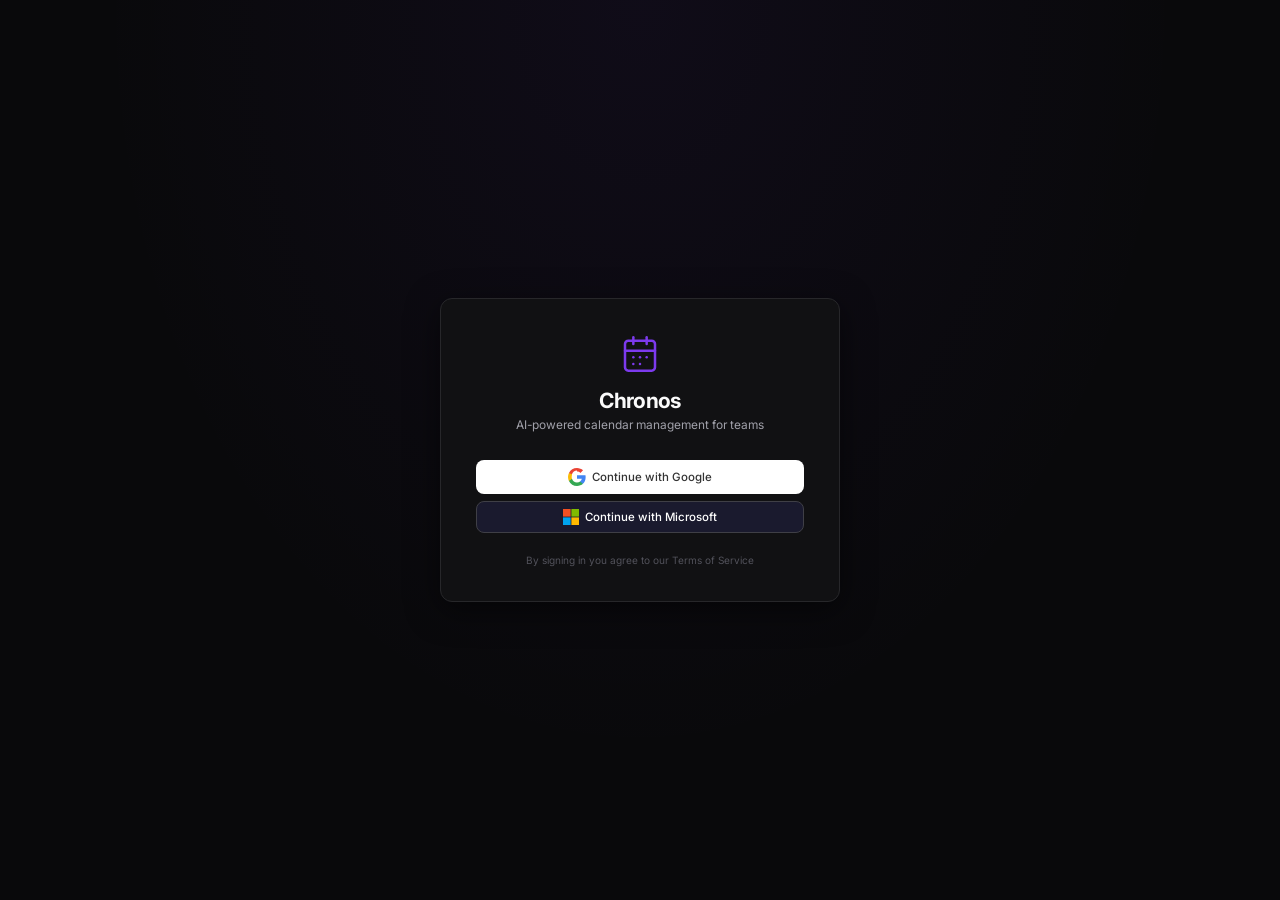
==== static/index.html @ c58001d4 "ui: remove Demo User login button" ====
<!DOCTYPE html>
<html lang="en">
<head>
  <meta charset="UTF-8">
  <meta name="viewport" content="width=device-width, initial-scale=1.0">
  <meta name="description" content="AI-powered calendar management — scan emails, schedule meetings, manage your time.">
  <title>Chronos — AI Calendar Manager</title>
  <link rel="preconnect" href="https://fonts.googleapis.com">
  <link rel="preconnect" href="https://fonts.gstatic.com" crossorigin>
  <link href="https://fonts.googleapis.com/css2?family=Inter:wght@400;500;600;700&display=swap" rel="stylesheet">
  <link rel="stylesheet" href="/static/style.css">
</head>
<body>
  <div id="app">

    <!-- ═══════════════ Sidebar ═══════════════ -->
    <aside id="sidebar">
      <div class="sidebar-brand">
        <div class="brand-icon">
          <svg width="22" height="22" viewBox="0 0 24 24" fill="none" stroke="currentColor" stroke-width="2" stroke-linecap="round" stroke-linejoin="round"><rect x="3" y="4" width="18" height="18" rx="2" ry="2"/><line x1="16" y1="2" x2="16" y2="6"/><line x1="8" y1="2" x2="8" y2="6"/><line x1="3" y1="10" x2="21" y2="10"/></svg>
        </div>
        <span class="brand-name">Chronos</span>
        <span class="brand-badge">AI</span>
      </div>

      <div id="org-selector" class="org-selector" style="display:none">
        <select id="org-dropdown" class="select-minimal" onchange="switchOrg()"></select>
      </div>

      <nav class="sidebar-nav">
        <button class="nav-btn active" data-view="chat">
          <svg width="18" height="18" viewBox="0 0 24 24" fill="none" stroke="currentColor" stroke-width="2" stroke-linecap="round" stroke-linejoin="round"><path d="M21 15a2 2 0 0 1-2 2H7l-4 4V5a2 2 0 0 1 2-2h14a2 2 0 0 1 2 2z"/></svg>
          <span>Chat</span>
        </button>
        <button class="nav-btn" data-view="calendar">
          <svg width="18" height="18" viewBox="0 0 24 24" fill="none" stroke="currentColor" stroke-width="2" stroke-linecap="round" stroke-linejoin="round"><rect x="3" y="4" width="18" height="18" rx="2" ry="2"/><line x1="16" y1="2" x2="16" y2="6"/><line x1="8" y1="2" x2="8" y2="6"/><line x1="3" y1="10" x2="21" y2="10"/></svg>
          <span>Calendar</span>
        </button>
        <button class="nav-btn" data-view="email">
          <svg width="18" height="18" viewBox="0 0 24 24" fill="none" stroke="currentColor" stroke-width="2" stroke-linecap="round" stroke-linejoin="round"><path d="M4 4h16c1.1 0 2 .9 2 2v12c0 1.1-.9 2-2 2H4c-1.1 0-2-.9-2-2V6c0-1.1.9-2 2-2z"/><polyline points="22,6 12,13 2,6"/></svg>
          <span>Email Intel</span>
        </button>
        <button class="nav-btn" data-view="scheduling">
          <svg width="18" height="18" viewBox="0 0 24 24" fill="none" stroke="currentColor" stroke-width="2" stroke-linecap="round" stroke-linejoin="round"><path d="M10 13a5 5 0 0 0 7.54.54l3-3a5 5 0 0 0-7.07-7.07l-1.72 1.71"/><path d="M14 11a5 5 0 0 0-7.54-.54l-3 3a5 5 0 0 0 7.07 7.07l1.71-1.71"/></svg>
          <span>Scheduling</span>
        </button>
        <div class="nav-divider"></div>
        <button class="nav-btn" data-view="org-settings">
          <svg width="18" height="18" viewBox="0 0 24 24" fill="none" stroke="currentColor" stroke-width="2" stroke-linecap="round" stroke-linejoin="round"><path d="M17 21v-2a4 4 0 0 0-4-4H5a4 4 0 0 0-4 4v2"/><circle cx="9" cy="7" r="4"/><path d="M23 21v-2a4 4 0 0 0-3-3.87"/><path d="M16 3.13a4 4 0 0 1 0 7.75"/></svg>
          <span>Team</span>
        </button>
        <button class="nav-btn" data-view="settings">
          <svg width="18" height="18" viewBox="0 0 24 24" fill="none" stroke="currentColor" stroke-width="2" stroke-linecap="round" stroke-linejoin="round"><circle cx="12" cy="12" r="3"/><path d="M19.4 15a1.65 1.65 0 0 0 .33 1.82l.06.06a2 2 0 0 1-2.83 2.83l-.06-.06a1.65 1.65 0 0 0-1.82-.33 1.65 1.65 0 0 0-1 1.51V21a2 2 0 0 1-4 0v-.09A1.65 1.65 0 0 0 9 19.4a1.65 1.65 0 0 0-1.82.33l-.06.06a2 2 0 0 1-2.83-2.83l.06-.06A1.65 1.65 0 0 0 4.68 15a1.65 1.65 0 0 0-1.51-1H3a2 2 0 0 1 0-4h.09A1.65 1.65 0 0 0 4.6 9a1.65 1.65 0 0 0-.33-1.82l-.06-.06a2 2 0 0 1 2.83-2.83l.06.06A1.65 1.65 0 0 0 9 4.68a1.65 1.65 0 0 0 1-1.51V3a2 2 0 0 1 4 0v.09a1.65 1.65 0 0 0 1 1.51 1.65 1.65 0 0 0 1.82-.33l.06-.06a2 2 0 0 1 2.83 2.83l-.06.06a1.65 1.65 0 0 0-.33 1.82V9c.26.604.852.997 1.51 1H21a2 2 0 0 1 0 4h-.09c-.66.026-1.25.42-1.51 1z"/></svg>
          <span>Settings</span>
        </button>
      </nav>

      <div class="sidebar-footer">
        <button class="nav-btn" data-view="profile">
          <svg width="18" height="18" viewBox="0 0 24 24" fill="none" stroke="currentColor" stroke-width="2" stroke-linecap="round" stroke-linejoin="round"><path d="M20 21v-2a4 4 0 0 0-4-4H8a4 4 0 0 0-4 4v2"/><circle cx="12" cy="7" r="4"/></svg>
          <span>Profile</span>
        </button>
        <div id="connection-status" class="conn-status offline">
          <span class="conn-dot"></span><span class="conn-label">Offline</span>
        </div>
      </div>
    </aside>

    <!-- ═══════════════ Main ═══════════════ -->
    <main id="main">

      <!-- Login -->
      <section id="login-view" class="view active">
        <div class="login-screen">
          <div class="login-card">
            <div class="login-brand">
              <svg width="40" height="40" viewBox="0 0 24 24" fill="none" stroke="var(--accent)" stroke-width="1.5" stroke-linecap="round" stroke-linejoin="round"><rect x="3" y="4" width="18" height="18" rx="2" ry="2"/><line x1="16" y1="2" x2="16" y2="6"/><line x1="8" y1="2" x2="8" y2="6"/><line x1="3" y1="10" x2="21" y2="10"/><line x1="8" y1="14" x2="8" y2="14.01"/><line x1="12" y1="14" x2="12" y2="14.01"/><line x1="16" y1="14" x2="16" y2="14.01"/><line x1="8" y1="18" x2="8" y2="18.01"/><line x1="12" y1="18" x2="12" y2="18.01"/></svg>
              <h1>Chronos</h1>
              <p>AI-powered calendar management for teams</p>
            </div>
            <div class="login-actions">
              <button class="btn btn-google" onclick="loginGoogle()">
                <svg width="18" height="18" viewBox="0 0 18 18"><path fill="#4285F4" d="M17.64 9.2c0-.637-.057-1.251-.164-1.84H9v3.481h4.844a4.14 4.14 0 01-1.796 2.716v2.259h2.908c1.702-1.567 2.684-3.875 2.684-6.615z"/><path fill="#34A853" d="M9 18c2.43 0 4.467-.806 5.956-2.18l-2.908-2.259c-.806.54-1.837.86-3.048.86-2.344 0-4.328-1.584-5.036-3.711H.957v2.332A8.997 8.997 0 009 18z"/><path fill="#FBBC05" d="M3.964 10.71A5.41 5.41 0 013.682 9c0-.593.102-1.17.282-1.71V4.958H.957A8.996 8.996 0 000 9c0 1.452.348 2.827.957 4.042l3.007-2.332z"/><path fill="#EA4335" d="M9 3.58c1.321 0 2.508.454 3.44 1.345l2.582-2.58C13.463.891 11.426 0 9 0A8.997 8.997 0 00.957 4.958L3.964 6.29C4.672 4.163 6.656 2.58 9 2.58z"/></svg>
                Continue with Google
              </button>
              <button class="btn btn-microsoft" onclick="loginMicrosoft()">
                <svg width="16" height="16" viewBox="0 0 21 21"><rect fill="#f25022" width="10" height="10"/><rect fill="#7fba00" x="11" width="10" height="10"/><rect fill="#00a4ef" y="11" width="10" height="10"/><rect fill="#ffb900" x="11" y="11" width="10" height="10"/></svg>
                Continue with Microsoft
              </button>
            </div>
            <p class="login-footer">By signing in you agree to our Terms of Service</p>
          </div>
        </div>
      </section>

      <!-- Chat -->
      <section id="chat-view" class="view">
        <div class="view-header">
          <div class="view-header-left"><h2>AI Assistant</h2><span class="header-badge" id="chat-model">Online</span></div>
        </div>
        <div id="chat-messages" class="chat-messages">
          <div class="message assistant">
            <div class="message-avatar">
              <svg width="16" height="16" viewBox="0 0 24 24" fill="none" stroke="currentColor" stroke-width="2"><circle cx="12" cy="12" r="10"/><path d="M8 14s1.5 2 4 2 4-2 4-2"/><line x1="9" y1="9" x2="9.01" y2="9"/><line x1="15" y1="9" x2="15.01" y2="9"/></svg>
            </div>
            <div class="message-content">
              <p>Hi! I'm your calendar assistant. What can I help you with?</p>
              <div class="quick-actions">
                <button class="quick-btn" onclick="quickChat('What is on my calendar today?')">Today&rsquo;s schedule</button>
                <button class="quick-btn" onclick="quickChat('Schedule a meeting tomorrow at 2pm')">New meeting</button>
                <button class="quick-btn" onclick="quickChat('When am I free this week?')">Find free time</button>
              </div>
            </div>
          </div>
        </div>
        <form id="chat-form" class="chat-input-area" onsubmit="sendMessage(event)">
          <input type="text" id="chat-input" placeholder="Ask me anything about your schedule..." autocomplete="off" />
          <button type="submit" class="btn btn-primary btn-icon-only" id="btn-send">
            <svg width="18" height="18" viewBox="0 0 24 24" fill="none" stroke="currentColor" stroke-width="2"><line x1="22" y1="2" x2="11" y2="13"/><polygon points="22 2 15 22 11 13 2 9 22 2"/></svg>
          </button>
        </form>
      </section>

      <!-- Calendar -->
      <section id="calendar-view" class="view">
        <div class="view-header">
          <div class="view-header-left"><h2>Calendar</h2></div>
          <div class="view-header-right">
            <button class="btn btn-icon" onclick="shiftWeek(-1)"><svg width="16" height="16" viewBox="0 0 24 24" fill="none" stroke="currentColor" stroke-width="2"><polyline points="15 18 9 12 15 6"/></svg></button>
            <span id="week-label" class="week-label"></span>
            <button class="btn btn-icon" onclick="shiftWeek(1)"><svg width="16" height="16" viewBox="0 0 24 24" fill="none" stroke="currentColor" stroke-width="2"><polyline points="9 18 15 12 9 6"/></svg></button>
            <button class="btn btn-ghost btn-sm" onclick="weekOffset=0;loadEvents()">Today</button>
          </div>
        </div>
        <div id="events-list" class="events-list content-scroll">
          <div class="empty-state"><div class="empty-icon">📅</div>Loading events...</div>
        </div>
      </section>

      <!-- Email Intel -->
      <section id="email-view" class="view">
        <div class="email-container">
          <div class="view-header">
            <div class="view-header-left"><h2>Email Intelligence</h2><span class="header-subtitle">AI-powered meeting detection</span></div>
            <div class="view-header-right email-controls">
              <select id="email-provider-select" class="select-minimal"><option value="google">Gmail</option><option value="microsoft">Outlook</option></select>
              <select id="email-since-hours" class="select-minimal"><option value="24">24h</option><option value="48">48h</option><option value="72">3 days</option><option value="168">7 days</option></select>
              <label class="autopilot-toggle" title="Autopilot: send 1:1 meeting drafts automatically">
                <input type="checkbox" id="autopilot-toggle" onchange="toggleAutopilot()" />
                <span class="autopilot-track"></span>
                <span id="autopilot-label" class="autopilot-text">Autopilot</span>
              </label>
              <button class="btn btn-primary btn-sm" id="btn-email-scan" onclick="triggerEmailScan()">
                <svg width="14" height="14" viewBox="0 0 24 24" fill="none" stroke="currentColor" stroke-width="2"><circle cx="11" cy="11" r="8"/><line x1="21" y1="21" x2="16.65" y2="16.65"/></svg>
                Scan
              </button>
            </div>
          </div>
          <div id="email-scan-status" class="scan-banner" style="display:none"><span id="email-scan-text"></span></div>
          <div class="email-providers-bar" id="email-providers-bar"></div>
          <div class="tab-bar">
            <button class="tab active" data-tab="emails" onclick="switchEmailTab('emails')">All Emails <span id="tab-count-emails" class="tab-count">0</span></button>
            <button class="tab" data-tab="drafts" onclick="switchEmailTab('drafts')">Drafts <span id="tab-count-drafts" class="tab-count">0</span></button>
            <button class="tab" data-tab="pending" onclick="switchEmailTab('pending')">Pending <span id="tab-count-pending" class="tab-count">0</span></button>
            <button class="tab" data-tab="approved" onclick="switchEmailTab('approved')">Approved <span id="tab-count-approved" class="tab-count">0</span></button>
            <button class="tab" data-tab="rejected" onclick="switchEmailTab('rejected')">Dismissed <span id="tab-count-rejected" class="tab-count">0</span></button>
            <button class="tab" data-tab="history" onclick="switchEmailTab('history')">History</button>
            <button class="tab" data-tab="analytics" onclick="switchEmailTab('analytics')">Analytics</button>
          </div>
          <div id="email-all-list" class="content-scroll"><div class="empty-state"><div class="empty-icon">📬</div>Scan your inbox to detect meetings</div></div>
          <div id="email-drafts-list" class="content-scroll" style="display:none"><div class="empty-state"><div class="empty-icon">✍️</div>No drafts yet. Scan your inbox to compose AI-drafted meeting replies.</div></div>
          <div id="email-suggestions" class="content-scroll" style="display:none"><div class="empty-state"><div class="empty-icon">💡</div>Suggestions appear after scanning</div></div>
          <div id="email-history" class="content-scroll" style="display:none"></div>
          <div id="email-analytics" class="content-scroll padded" style="display:none"></div>
        </div>
      </section>

      <!-- Scheduling -->
      <section id="scheduling-view" class="view">
        <div class="email-container">
          <div class="view-header">
            <div class="view-header-left"><h2>Scheduling</h2><span class="header-subtitle">Links · Guides · Onboarding</span></div>
          </div>
          <div class="tab-bar">
            <button class="tab active" data-stab="links" onclick="switchSchedulingTab('links')">Scheduling Links</button>
            <button class="tab" data-stab="booking" onclick="switchSchedulingTab('booking')">Booking Page</button>
            <button class="tab" data-stab="hook" onclick="switchSchedulingTab('hook')">Message Hook</button>
            <button class="tab" data-stab="guides" onclick="switchSchedulingTab('guides')">Guides</button>
            <button class="tab" data-stab="onboarding" onclick="switchSchedulingTab('onboarding')">Onboarding</button>
          </div>
          <!-- Links -->
          <div id="sched-links-panel" class="content-scroll padded">
            <div class="sched-links-toolbar">
              <div class="form-row">
                <select id="link-type-select" class="select-minimal">
                  <option value="availability">Full Availability</option>
                  <option value="suggested">Suggested Windows</option>
                </select>
                <input id="link-attendee-email" type="email" class="input input-sm" placeholder="attendee@email.com" style="max-width:220px" />
                <select id="link-duration" class="select-minimal">
                  <option value="15">15 min</option>
                  <option value="30" selected>30 min</option>
                  <option value="45">45 min</option>
                  <option value="60">1 hour</option>
                  <option value="90">1.5 hours</option>
                </select>
                <button class="btn btn-primary btn-sm" onclick="createSchedulingLink()">+ Create Link</button>
              </div>
            </div>
            <div id="sched-links-list"><div class="empty-state"><div class="empty-icon">🔗</div>No scheduling links yet. Create one above.</div></div>
          </div>
          <!-- Booking Page -->
          <div id="sched-booking-panel" class="content-scroll padded" style="display:none">
            <div class="sched-form-card">
              <h4>Look Up Available Slots</h4>
              <p class="text-muted">Paste a Calendly or Cal.com booking page URL to see available times.</p>
              <div class="form-group"><label>Booking Page URL</label><input id="booking-url" type="url" class="input" placeholder="https://calendly.com/username/30min" /></div>
              <div class="form-row" style="margin-bottom:.75rem">
                <div class="form-group flex-1"><label>Duration</label>
                  <select id="booking-duration" class="select-minimal"><option value="15">15 min</option><option value="30" selected>30 min</option><option value="60">1 hour</option></select>
                </div>
                <div class="form-group flex-1"><label>Days Ahead</label>
                  <select id="booking-days" class="select-minimal"><option value="3">3 days</option><option value="7" selected>7 days</option><option value="14">14 days</option></select>
                </div>
              </div>
              <button class="btn btn-primary" onclick="lookupBookingSlots()">Fetch Slots</button>
            </div>
            <div id="booking-slots-result"></div>
          </div>
          <!-- Message Hook -->
          <div id="sched-hook-panel" class="content-scroll padded" style="display:none">
            <div class="sched-form-card">
              <h4>Extract Meeting from Message</h4>
              <p class="text-muted">Paste a Slack, SMS, or any text message to extract scheduling commitments.</p>
              <div class="form-group"><label>Message</label><textarea id="hook-message" class="input textarea" rows="4" placeholder="e.g. Hey, let's catch up Thursday at 3pm for 30 mins!"></textarea></div>
              <div class="form-row" style="margin-bottom:.75rem">
                <div class="form-group flex-1"><label>Sender</label><input id="hook-sender" type="text" class="input input-sm" placeholder="Alice / alice@co.com" /></div>
                <div class="form-group flex-1"><label>Source</label>
                  <select id="hook-source" class="select-minimal"><option value="slack">Slack</option><option value="sms">SMS</option><option value="email">Email</option><option value="text">Other</option></select>
                </div>
              </div>
              <div class="form-group" style="margin-bottom:.75rem">
                <label class="checkbox-label"><input type="checkbox" id="hook-auto-create" /><span>Auto-create calendar event if confidence &gt; 85%</span></label>
              </div>
              <button class="btn btn-primary" onclick="submitMessageHook()">Analyse &amp; Extract</button>
            </div>
            <div id="hook-result"></div>
          </div>
          <!-- Guides -->
          <div id="sched-guides-panel" class="content-scroll padded" style="display:none">
            <div id="guides-content"><div class="empty-state">Loading guides…</div></div>
          </div>
          <!-- Onboarding -->
          <div id="sched-onboarding-panel" class="content-scroll padded" style="display:none">
            <div id="onboarding-content"></div>
          </div>
        </div>
      </section>

      <!-- Team -->
      <section id="org-settings-view" class="view">
        <div class="view-header"><div class="view-header-left"><h2>Team</h2></div></div>
        <div class="content-scroll padded">
          <div id="org-create-panel" class="card" style="display:none"><div class="card-body">
            <h3>Create Organization</h3><p class="text-muted">Set up your team to manage calendars together.</p>
            <div class="form-group"><label>Organization Name</label><input id="new-org-name" type="text" placeholder="e.g. Acme Corp" class="input" /></div>
            <div class="form-group"><label>Email Domain <span class="text-muted">(optional)</span></label><input id="new-org-domain" type="text" placeholder="e.g. acme.com" class="input" /></div>
            <button class="btn btn-primary" onclick="createOrg()">Create Organization</button>
          </div></div>
          <div id="org-dashboard" style="display:none">
            <div class="card"><div class="card-body"><h3><span id="org-name-display"></span></h3><div class="org-meta"><span class="badge" id="org-member-count"></span><span class="text-muted" id="org-domain-display"></span></div></div></div>
            <div class="card">
              <div class="card-header"><h4>Members</h4><button class="btn btn-primary btn-sm" onclick="showInviteModal()">+ Invite</button></div>
              <div id="members-list" class="card-list"></div>
            </div>
            <div class="card">
              <div class="card-header"><h4>Connected Accounts</h4></div>
              <div class="card-body"><p class="text-muted">Connect email accounts to sync calendars.</p>
                <div id="google-setup-guide" class="alert alert-info" style="display:none"><strong>Google Setup Required</strong><p>Configure OAuth in Settings first.</p><div style="margin-top:.5rem;display:flex;gap:.5rem"><a class="btn btn-primary btn-sm" href="https://console.cloud.google.com/apis/credentials" target="_blank">Google Console</a><button class="btn btn-ghost btn-sm" onclick="switchView('settings')">Settings</button><button class="btn btn-ghost btn-sm" onclick="checkGoogleSetup()">Re-check</button></div></div>
              </div>
              <div id="providers-list" class="card-list"></div>
              <div class="card-footer"><button class="btn btn-google btn-sm" onclick="connectProvider('google')">Connect Gmail</button><button class="btn btn-microsoft btn-sm" onclick="connectProvider('microsoft')">Connect Outlook</button></div>
            </div>
          </div>
        </div>
      </section>

      <!-- Profile -->
      <section id="profile-view" class="view">
        <div class="view-header"><div class="view-header-left"><h2>Profile</h2></div></div>
        <div class="content-scroll padded"><div class="card"><div class="card-body">
          <div id="profile-data"><div class="empty-state">Loading...</div></div>
          <button class="btn btn-danger" onclick="logout()" style="margin-top:1.5rem">Sign Out</button>
        </div></div></div>
      </section>

      <!-- Settings -->
      <section id="settings-view" class="view">
        <div class="view-header"><div class="view-header-left"><h2>Settings</h2><span class="header-subtitle">Configuration &amp; integrations</span></div></div>
        <div class="content-scroll padded" style="max-width:720px"><div id="settings-sections"></div><div id="settings-toast" class="toast"></div></div>
      </section>

    </main>
  </div>

  <!-- Modal -->
  <div id="invite-modal" class="modal-overlay" style="display:none">
    <div class="modal">
      <div class="modal-header"><h3>Invite Team Member</h3><button class="modal-close" onclick="hideInviteModal()">×</button></div>
      <div class="modal-body">
        <div class="form-group"><label>Email Address</label><input id="invite-email" type="email" placeholder="colleague@company.com" class="input" /></div>
        <div class="form-group"><label>Role</label><select id="invite-role" class="input"><option value="member">Member</option><option value="admin">Admin</option><option value="viewer">Viewer</option></select></div>
      </div>
      <div class="modal-footer"><button class="btn btn-ghost" onclick="hideInviteModal()">Cancel</button><button class="btn btn-primary" onclick="inviteMember()">Send Invite</button></div>
    </div>
  </div>

  <script src="/static/app.js"></script>
</body>
</html>
---- static/style.css ----
/* ============================================================
   Chronos — Production UI Styles
   ============================================================ */

/* ── Reset & Variables ── */
*,*::before,*::after{box-sizing:border-box;margin:0;padding:0}

:root {
  --bg: #09090b;
  --surface: #111113;
  --surface2: #18181b;
  --surface3: #27272a;
  --border: #27272a;
  --border-hover: #3f3f46;
  --text: #fafafa;
  --text2: #a1a1aa;
  --text3: #52525b;
  --accent: #7c3aed;
  --accent-hover: #8b5cf6;
  --accent-soft: rgba(124,58,237,.12);
  --accent-text: #c4b5fd;
  --green: #22c55e;
  --green-soft: rgba(34,197,94,.12);
  --red: #ef4444;
  --red-soft: rgba(239,68,68,.1);
  --orange: #f59e0b;
  --orange-soft: rgba(245,158,11,.1);
  --blue: #3b82f6;
  --blue-soft: rgba(59,130,246,.1);
  --radius: 12px;
  --radius-sm: 8px;
  --radius-xs: 6px;
  --shadow-sm: 0 1px 2px rgba(0,0,0,.3);
  --shadow: 0 4px 16px rgba(0,0,0,.4);
  --shadow-lg: 0 8px 32px rgba(0,0,0,.5);
  --font: 'Inter', -apple-system, BlinkMacSystemFont, 'Segoe UI', Roboto, sans-serif;
  --transition: .15s cubic-bezier(.4,0,.2,1);
}

html,body {
  height: 100%;
  font-family: var(--font);
  font-size: 14px;
  background: var(--bg);
  color: var(--text);
  -webkit-font-smoothing: antialiased;
  -moz-osx-font-smoothing: grayscale;
}

/* ── Layout ── */
#app { display: flex; height: 100vh; overflow: hidden; }

/* ── Sidebar ── */
#sidebar {
  width: 220px;
  background: var(--surface);
  border-right: 1px solid var(--border);
  display: flex;
  flex-direction: column;
  flex-shrink: 0;
  z-index: 10;
}

.sidebar-brand {
  padding: 1.25rem 1rem 1rem;
  display: flex;
  align-items: center;
  gap: .6rem;
  border-bottom: 1px solid var(--border);
}
.brand-icon { color: var(--accent); display: flex; }
.brand-name { font-size: .95rem; font-weight: 700; letter-spacing: -.02em; }
.brand-badge {
  font-size: .6rem;
  font-weight: 700;
  padding: 2px 6px;
  border-radius: 4px;
  background: var(--accent-soft);
  color: var(--accent-text);
  letter-spacing: .04em;
}

.org-selector {
  padding: .5rem .75rem;
  border-bottom: 1px solid var(--border);
}
.select-minimal {
  width: 100%;
  background: var(--surface2);
  color: var(--text);
  border: 1px solid var(--border);
  border-radius: var(--radius-xs);
  padding: .4rem .6rem;
  font-size: .8rem;
  cursor: pointer;
  font-family: var(--font);
}
.select-minimal:focus { outline: none; border-color: var(--accent); }

.sidebar-nav {
  padding: .5rem .5rem;
  display: flex;
  flex-direction: column;
  gap: 1px;
  flex: 1;
}

.nav-divider {
  height: 1px;
  background: var(--border);
  margin: .5rem .75rem;
}

.nav-btn {
  background: none;
  border: none;
  color: var(--text2);
  padding: .5rem .75rem;
  border-radius: var(--radius-sm);
  cursor: pointer;
  font-size: .82rem;
  font-family: var(--font);
  display: flex;
  align-items: center;
  gap: .6rem;
  transition: all var(--transition);
  text-align: left;
}
.nav-btn svg { flex-shrink: 0; opacity: .7; }
.nav-btn:hover { background: var(--surface2); color: var(--text); }
.nav-btn:hover svg { opacity: 1; }
.nav-btn.active { background: var(--accent-soft); color: var(--accent-text); }
.nav-btn.active svg { opacity: 1; stroke: var(--accent-text); }

.sidebar-footer {
  margin-top: auto;
  padding: .5rem;
  border-top: 1px solid var(--border);
}

.conn-status {
  display: flex;
  align-items: center;
  gap: .4rem;
  padding: .4rem .75rem;
  font-size: .72rem;
  color: var(--text3);
}
.conn-dot {
  width: 6px; height: 6px;
  border-radius: 50%;
  background: var(--red);
  flex-shrink: 0;
}
.conn-status.online .conn-dot { background: var(--green); }
.conn-status.online .conn-label { color: var(--text2); }

/* ── Main ── */
#main { flex: 1; display: flex; flex-direction: column; overflow: hidden; min-width: 0; }

/* ── Views ── */
.view { display: none; flex: 1; flex-direction: column; overflow: hidden; }
.view.active { display: flex; }

/* ── View Header ── */
.view-header {
  padding: .85rem 1.25rem;
  border-bottom: 1px solid var(--border);
  display: flex;
  justify-content: space-between;
  align-items: center;
  gap: 1rem;
  flex-shrink: 0;
  background: var(--surface);
}
.view-header-left { display: flex; align-items: center; gap: .65rem; min-width: 0; }
.view-header-left h2 { font-size: 1rem; font-weight: 600; white-space: nowrap; }
.view-header-right { display: flex; align-items: center; gap: .5rem; flex-shrink: 0; }
.header-badge {
  font-size: .65rem;
  padding: 2px 8px;
  border-radius: 10px;
  background: var(--green-soft);
  color: var(--green);
  font-weight: 600;
}
.header-subtitle { font-size: .78rem; color: var(--text3); }

/* ── Scrollable Content ── */
.content-scroll { flex: 1; overflow-y: auto; padding: 1rem 1.25rem; display: flex; flex-direction: column; gap: .75rem; }
.padded { padding: 1.25rem; }

/* ── Buttons ── */
.btn {
  padding: .5rem 1rem;
  border-radius: var(--radius-sm);
  border: 1px solid transparent;
  font-size: .82rem;
  font-weight: 500;
  cursor: pointer;
  font-family: var(--font);
  transition: all var(--transition);
  display: inline-flex;
  align-items: center;
  justify-content: center;
  gap: .4rem;
  white-space: nowrap;
}
.btn:active { transform: scale(.98); }

.btn-primary { background: var(--accent); color: #fff; }
.btn-primary:hover { background: var(--accent-hover); }

.btn-ghost { background: var(--surface2); color: var(--text2); border-color: var(--border); }
.btn-ghost:hover { background: var(--surface3); color: var(--text); border-color: var(--border-hover); }

.btn-danger { background: var(--red); color: #fff; }
.btn-danger:hover { opacity: .9; }

.btn-google { width: 100%; background: #fff; color: #333; font-weight: 500; }
.btn-google:hover { background: #f3f4f6; }

.btn-microsoft { width: 100%; background: #1a1a2e; color: #fff; border-color: #3f3f46; }
.btn-microsoft:hover { background: #2a2a3e; }

.btn-sm { padding: .35rem .7rem; font-size: .78rem; }
.btn-icon { padding: .4rem; background: var(--surface2); border-color: var(--border); color: var(--text2); border-radius: var(--radius-xs); }
.btn-icon:hover { background: var(--surface3); color: var(--text); }
.btn-icon-only { padding: .55rem; border-radius: var(--radius-sm); }

/* ── Login ── */
.login-screen {
  display: flex;
  align-items: center;
  justify-content: center;
  height: 100%;
  background: radial-gradient(ellipse at top, rgba(124,58,237,.06), transparent 60%);
}
.login-card {
  background: var(--surface);
  border: 1px solid var(--border);
  border-radius: var(--radius);
  padding: 2.5rem;
  width: 400px;
  box-shadow: var(--shadow-lg);
}
.login-brand { text-align: center; margin-bottom: 2rem; }
.login-brand svg { margin-bottom: .75rem; }
.login-brand h1 { font-size: 1.5rem; font-weight: 700; letter-spacing: -.03em; margin-bottom: .3rem; }
.login-brand p { color: var(--text2); font-size: .85rem; }
.login-actions { display: flex; flex-direction: column; gap: .5rem; }
.login-divider {
  text-align: center;
  color: var(--text3);
  font-size: .75rem;
  margin: .4rem 0;
  position: relative;
}
.login-divider::before,
.login-divider::after {
  content: '';
  position: absolute;
  top: 50%;
  width: 40%;
  height: 1px;
  background: var(--border);
}
.login-divider::before { left: 0; }
.login-divider::after { right: 0; }
.login-footer { text-align: center; font-size: .72rem; color: var(--text3); margin-top: 1.5rem; }

/* ── Chat ── */
.chat-messages {
  flex: 1;
  overflow-y: auto;
  padding: 1.25rem;
  display: flex;
  flex-direction: column;
  gap: .75rem;
}
.message { display: flex; gap: .6rem; max-width: 80%; animation: msgIn .2s ease; }
.message.user { align-self: flex-end; flex-direction: row-reverse; }
@keyframes msgIn { from { opacity: 0; transform: translateY(4px); } to { opacity: 1; transform: translateY(0); } }

.message-avatar {
  width: 32px; height: 32px;
  border-radius: var(--radius-sm);
  background: var(--surface2);
  border: 1px solid var(--border);
  display: flex;
  align-items: center;
  justify-content: center;
  flex-shrink: 0;
  color: var(--text2);
}
.message.user .message-avatar { background: var(--accent-soft); color: var(--accent-text); border-color: transparent; }

.message-content {
  background: var(--surface2);
  border: 1px solid var(--border);
  padding: .75rem 1rem;
  border-radius: var(--radius);
  line-height: 1.6;
  font-size: .85rem;
}
.message-content p { margin-bottom: .3rem; }
.message-content ul { padding-left: 1.2rem; margin: .3rem 0; }
.message-content li { margin-bottom: .15rem; }
.message.user .message-content { background: var(--accent); color: #fff; border-color: var(--accent); }

.quick-actions { display: flex; gap: .4rem; flex-wrap: wrap; margin-top: .5rem; }
.quick-btn {
  background: var(--surface3);
  border: 1px solid var(--border);
  color: var(--text2);
  padding: .3rem .65rem;
  border-radius: 20px;
  font-size: .75rem;
  cursor: pointer;
  font-family: var(--font);
  transition: all var(--transition);
}
.quick-btn:hover { background: var(--accent-soft); color: var(--accent-text); border-color: var(--accent); }

.typing-indicator { display: flex; gap: 4px; padding: .5rem 1rem; }
.typing-indicator span { width: 6px; height: 6px; background: var(--text3); border-radius: 50%; animation: typing 1.2s infinite; }
.typing-indicator span:nth-child(2) { animation-delay: .2s; }
.typing-indicator span:nth-child(3) { animation-delay: .4s; }
@keyframes typing { 0%,60%,100% { transform: translateY(0); } 30% { transform: translateY(-5px); } }

.chat-input-area {
  padding: .75rem 1.25rem;
  border-top: 1px solid var(--border);
  display: flex;
  gap: .5rem;
  background: var(--surface);
}
#chat-input {
  flex: 1;
  background: var(--surface2);
  border: 1px solid var(--border);
  border-radius: var(--radius);
  padding: .6rem .9rem;
  color: var(--text);
  font-size: .85rem;
  font-family: var(--font);
  transition: border-color var(--transition);
}
#chat-input:focus { outline: none; border-color: var(--accent); }
#chat-input::placeholder { color: var(--text3); }
#btn-send:disabled { opacity: .3; cursor: not-allowed; }

/* ── Calendar ── */
.week-label {
  font-size: .82rem;
  color: var(--text2);
  font-weight: 500;
  min-width: 160px;
  text-align: center;
}
.events-list { flex: 1; overflow-y: auto; padding: 1.25rem; }
.day-group { margin-bottom: 1.25rem; }
.day-label {
  font-size: .72rem;
  font-weight: 600;
  text-transform: uppercase;
  letter-spacing: .06em;
  color: var(--text3);
  margin-bottom: .5rem;
  padding-bottom: .35rem;
  border-bottom: 1px solid var(--border);
}
.event-card {
  background: var(--surface2);
  border: 1px solid var(--border);
  border-radius: var(--radius-sm);
  padding: .65rem .9rem;
  margin-bottom: .35rem;
  display: flex;
  justify-content: space-between;
  align-items: center;
  transition: all var(--transition);
  border-left: 3px solid var(--accent);
}
.event-card:hover { border-color: var(--border-hover); background: var(--surface3); border-left-color: var(--accent-hover); }
.event-title { font-weight: 500; font-size: .85rem; }
.event-time { font-size: .75rem; color: var(--text2); margin-top: 2px; }
.event-status {
  font-size: .68rem;
  padding: 2px 8px;
  border-radius: 10px;
  background: var(--green-soft);
  color: var(--green);
  font-weight: 500;
  text-transform: capitalize;
}

/* ── Cards ── */
.card {
  background: var(--surface);
  border: 1px solid var(--border);
  border-radius: var(--radius);
  overflow: hidden;
  margin-bottom: .75rem;
}
.card-header {
  padding: .75rem 1rem;
  border-bottom: 1px solid var(--border);
  display: flex;
  justify-content: space-between;
  align-items: center;
  background: var(--surface2);
}
.card-header h4 { font-size: .88rem; font-weight: 600; }
.card-body { padding: 1rem; }
.card-body h3 { font-size: 1rem; font-weight: 600; margin-bottom: .25rem; }
.card-list { display: flex; flex-direction: column; }
.card-footer { padding: .75rem 1rem; border-top: 1px solid var(--border); display: flex; gap: .5rem; }

/* ── Forms ── */
.form-group { margin-bottom: .75rem; }
.form-group label {
  display: block;
  font-size: .75rem;
  font-weight: 500;
  color: var(--text2);
  text-transform: uppercase;
  letter-spacing: .03em;
  margin-bottom: .3rem;
}
.input {
  width: 100%;
  background: var(--surface2);
  border: 1px solid var(--border);
  border-radius: var(--radius-xs);
  padding: .5rem .75rem;
  color: var(--text);
  font-size: .85rem;
  font-family: var(--font);
  transition: border-color var(--transition);
}
.input:focus { outline: none; border-color: var(--accent); }

/* ── Profile ── */
.profile-row {
  display: flex;
  justify-content: space-between;
  padding: .65rem 0;
  border-bottom: 1px solid var(--border);
}
.profile-row:last-of-type { border-bottom: none; }
.profile-label { color: var(--text2); font-size: .82rem; }
.profile-value { font-size: .82rem; text-align: right; }
.usage-bar-wrapper { width: 120px; height: 5px; background: var(--surface3); border-radius: 3px; margin-top: 6px; overflow: hidden; }
.usage-bar { height: 100%; background: var(--accent); border-radius: 3px; transition: width .4s ease; }

/* ── Badges ── */
.badge {
  padding: 2px 8px;
  border-radius: 10px;
  font-size: .7rem;
  font-weight: 600;
}
.badge-owner { background: var(--orange-soft); color: var(--orange); }
.badge-admin { background: var(--accent-soft); color: var(--accent-text); }
.badge-member { background: var(--green-soft); color: var(--green); }
.badge-viewer { background: rgba(161,161,170,.1); color: var(--text2); }

/* ── Members ── */
.member-row {
  display: flex;
  justify-content: space-between;
  align-items: center;
  padding: .55rem 1rem;
  border-bottom: 1px solid var(--border);
  transition: background var(--transition);
}
.member-row:last-child { border-bottom: none; }
.member-row:hover { background: var(--surface2); }
.member-info { display: flex; align-items: center; gap: .65rem; }
.member-avatar {
  width: 32px; height: 32px;
  border-radius: 50%;
  background: var(--accent-soft);
  color: var(--accent-text);
  display: flex;
  align-items: center;
  justify-content: center;
  font-weight: 600;
  font-size: .82rem;
}
.member-name { font-size: .85rem; font-weight: 500; }
.member-email { font-size: .72rem; color: var(--text3); }

/* ── Providers ── */
.provider-row {
  display: flex;
  justify-content: space-between;
  align-items: center;
  padding: .6rem 1rem;
  border-bottom: 1px solid var(--border);
}
.provider-row:last-child { border-bottom: none; }
.provider-info { display: flex; align-items: center; gap: .65rem; }
.provider-icon { font-size: 1.1rem; }
.provider-email { font-size: .85rem; font-weight: 500; }
.provider-type { font-size: .72rem; color: var(--text3); }
.provider-status { display: flex; align-items: center; gap: .5rem; }
.status-badge { padding: 2px 8px; border-radius: 10px; font-size: .68rem; font-weight: 500; }
.status-active { background: var(--green-soft); color: var(--green); }
.status-expired { background: var(--red-soft); color: var(--red); }
.status-pending { background: var(--orange-soft); color: var(--orange); }
.sync-icons { font-size: .85rem; display: flex; gap: 3px; }
.provider-security-note { padding: .5rem 1rem; font-size: .68rem; color: var(--green); border-top: 1px solid var(--border); }

/* ── Organization Meta ── */
.org-meta { display: flex; gap: 1rem; font-size: .85rem; }
.org-meta span { color: var(--text2); }
.text-muted { font-size: .78rem; color: var(--text3); }

/* ── Alerts ── */
.alert { padding: .75rem 1rem; border-radius: var(--radius-sm); margin-bottom: .75rem; font-size: .82rem; line-height: 1.5; }
.alert strong { display: block; margin-bottom: .25rem; }
.alert p { color: var(--text2); font-size: .78rem; }
.alert-info { background: var(--accent-soft); border: 1px solid rgba(124,58,237,.2); color: var(--accent-text); }

/* ── Modal ── */
.modal-overlay {
  position: fixed;
  inset: 0;
  background: rgba(0,0,0,.65);
  backdrop-filter: blur(4px);
  display: flex;
  align-items: center;
  justify-content: center;
  z-index: 100;
  animation: fadeIn .15s ease;
}
@keyframes fadeIn { from { opacity: 0; } to { opacity: 1; } }
.modal {
  background: var(--surface);
  border: 1px solid var(--border);
  border-radius: var(--radius);
  width: 420px;
  box-shadow: var(--shadow-lg);
  animation: modalIn .2s ease;
}
@keyframes modalIn { from { opacity: 0; transform: scale(.96) translateY(8px); } to { opacity: 1; transform: scale(1) translateY(0); } }
.modal-header {
  padding: 1rem 1.25rem;
  border-bottom: 1px solid var(--border);
  display: flex;
  justify-content: space-between;
  align-items: center;
}
.modal-header h3 { font-size: .95rem; font-weight: 600; }
.modal-close {
  background: none;
  border: none;
  color: var(--text3);
  font-size: 1.3rem;
  cursor: pointer;
  padding: .2rem;
  line-height: 1;
}
.modal-close:hover { color: var(--text); }
.modal-body { padding: 1.25rem; }
.modal-footer { padding: .75rem 1.25rem; border-top: 1px solid var(--border); display: flex; gap: .5rem; justify-content: flex-end; }

/* ── Tabs ── */
.tab-bar {
  display: flex;
  border-bottom: 1px solid var(--border);
  padding: 0 1rem;
  background: var(--surface);
  overflow-x: auto;
  flex-shrink: 0;
}
.tab {
  background: none;
  border: none;
  color: var(--text3);
  padding: .65rem 1rem;
  font-size: .8rem;
  font-weight: 500;
  cursor: pointer;
  position: relative;
  display: flex;
  align-items: center;
  gap: .35rem;
  transition: color var(--transition);
  white-space: nowrap;
  font-family: var(--font);
}
.tab:hover { color: var(--text2); }
.tab.active { color: var(--accent-text); }
.tab.active::after {
  content: '';
  position: absolute;
  bottom: 0;
  left: .5rem;
  right: .5rem;
  height: 2px;
  background: var(--accent);
  border-radius: 1px;
}
.tab-count {
  font-size: .65rem;
  background: var(--surface3);
  padding: 1px 6px;
  border-radius: 8px;
  font-weight: 600;
}
.tab.active .tab-count { background: var(--accent-soft); color: var(--accent-text); }

/* ── Email Intel ── */
.email-container { display: flex; flex-direction: column; flex: 1; overflow: hidden; }
.email-controls { flex-wrap: wrap; }

.scan-banner {
  padding: .5rem 1.25rem;
  font-size: .8rem;
  display: flex;
  align-items: center;
  gap: .4rem;
  border-bottom: 1px solid var(--border);
  flex-shrink: 0;
}
.scan-banner.scanning { background: var(--orange-soft); color: var(--orange); }
.scan-banner.success { background: var(--green-soft); color: var(--green); }
.scan-banner.warning { background: var(--orange-soft); color: var(--orange); }
.scan-banner.error { background: var(--red-soft); color: var(--red); }

.email-providers-bar {
  padding: .5rem 1rem;
  display: flex;
  gap: .5rem;
  flex-wrap: wrap;
  border-bottom: 1px solid var(--border);
  flex-shrink: 0;
}
.email-provider-chip {
  display: flex;
  align-items: center;
  gap: .35rem;
  padding: .25rem .65rem;
  background: var(--surface2);
  border: 1px solid var(--border);
  border-radius: 16px;
  font-size: .75rem;
}
.email-provider-chip.active { border-color: var(--green); }
.email-provider-chip.inactive { opacity: .5; }
.email-provider-email { color: var(--text); font-weight: 500; }
.email-provider-badge { font-size: .68rem; color: var(--green); font-weight: 500; }
.email-provider-chip.inactive .email-provider-badge { color: var(--text3); }
.email-provider-sync { font-size: .65rem; color: var(--text3); }
.email-provider-notice { display: flex; align-items: center; gap: .5rem; font-size: .8rem; color: var(--text2); }
.email-provider-notice a { color: var(--accent-text); text-decoration: none; }
.email-provider-notice a:hover { text-decoration: underline; }

/* ── Scanned Email Cards ── */
.scanned-email-card {
  background: var(--surface);
  border: 1px solid var(--border);
  border-radius: var(--radius-sm);
  overflow: hidden;
  cursor: pointer;
  transition: all var(--transition);
}
.scanned-email-card:hover { border-color: var(--border-hover); }
.scanned-email-card.actionable { border-left: 3px solid var(--accent); }

.scanned-email-header {
  padding: .6rem 1rem;
  display: flex;
  justify-content: space-between;
  align-items: center;
  gap: .75rem;
}
.scanned-email-meta { display: flex; align-items: center; gap: .5rem; flex: 1; min-width: 0; }
.scanned-email-icon { font-size: 1rem; flex-shrink: 0; }
.scanned-email-info { min-width: 0; flex: 1; }
.scanned-email-subject {
  font-size: .84rem;
  font-weight: 600;
  white-space: nowrap;
  overflow: hidden;
  text-overflow: ellipsis;
}
.scanned-email-sender {
  font-size: .72rem;
  color: var(--text2);
  white-space: nowrap;
  overflow: hidden;
  text-overflow: ellipsis;
}

.scanned-email-right { display: flex; align-items: center; gap: .4rem; flex-shrink: 0; }
.scanned-email-time { font-size: .68rem; color: var(--text3); }
.scanned-email-badge {
  font-size: .67rem;
  padding: 2px 8px;
  border-radius: 10px;
  background: var(--surface3);
  color: var(--text3);
  font-weight: 500;
}
.scanned-email-badge.actionable-badge { color: var(--accent-text); background: var(--accent-soft); }
.scanned-email-chevron { font-size: .7rem; color: var(--text3); width: 16px; text-align: center; }

.scanned-email-detail {
  border-top: 1px solid var(--border);
  background: var(--surface2);
  animation: slideDown .2s ease;
}
@keyframes slideDown { from { opacity: 0; } to { opacity: 1; } }

.email-detail-grid { padding: .75rem 1rem; display: flex; flex-direction: column; gap: .3rem; border-bottom: 1px solid var(--border); }
.email-detail-row { display: flex; gap: .75rem; font-size: .78rem; line-height: 1.5; }
.email-detail-label { color: var(--text3); font-weight: 500; min-width: 60px; flex-shrink: 0; }

.email-detail-body { padding: .75rem 1rem; }
.email-detail-body-label { font-size: .68rem; color: var(--text3); text-transform: uppercase; letter-spacing: .04em; margin-bottom: .35rem; font-weight: 600; }
.email-detail-body-text {
  font-size: .78rem;
  color: var(--text2);
  line-height: 1.65;
  white-space: pre-wrap;
  word-break: break-word;
  max-height: 280px;
  overflow-y: auto;
  padding: .65rem;
  background: var(--bg);
  border-radius: var(--radius-xs);
  border: 1px solid var(--border);
}
.email-detail-actions { padding: .5rem 1rem; border-top: 1px solid var(--border); }

/* ── Suggestion Cards ── */
.suggestion-card {
  background: var(--surface);
  border: 1px solid var(--border);
  border-radius: var(--radius-sm);
  overflow: hidden;
  transition: border-color var(--transition);
}
.suggestion-card:hover { border-color: var(--border-hover); }

.suggestion-card-header {
  padding: .55rem 1rem;
  background: var(--surface2);
  display: flex;
  justify-content: space-between;
  align-items: center;
  gap: .5rem;
}
.suggestion-meta { display: flex; align-items: center; gap: .5rem; font-size: .75rem; }
.suggestion-icon { font-size: .95rem; }
.suggestion-category { text-transform: capitalize; color: var(--text2); font-weight: 500; }
.suggestion-priority { font-size: .7rem; font-weight: 600; }
.suggestion-confidence { color: var(--text3); font-size: .7rem; }
.suggestion-conflict { font-size: .7rem; color: var(--red); background: var(--red-soft); padding: 2px 8px; border-radius: 10px; font-weight: 500; }

.suggestion-card-body { padding: .75rem 1rem; }
.suggestion-title { font-size: .88rem; font-weight: 600; margin-bottom: .35rem; }
.suggestion-email-source { display: flex; gap: .75rem; font-size: .72rem; color: var(--text3); margin-bottom: .35rem; }
.suggestion-from { color: var(--text2); }
.suggestion-desc { font-size: .8rem; color: var(--text2); line-height: 1.55; margin-bottom: .4rem; }
.suggestion-time { font-size: .8rem; color: var(--accent-text); font-weight: 500; margin-bottom: .25rem; }
.suggestion-location { font-size: .75rem; color: var(--text2); margin-bottom: .2rem; }
.suggestion-attendees { font-size: .75rem; color: var(--text2); margin-bottom: .25rem; }
.suggestion-alternatives { display: flex; align-items: center; gap: .35rem; flex-wrap: wrap; margin-top: .35rem; }
.alt-label { font-size: .7rem; color: var(--text3); }
.alt-slot { font-size: .7rem; background: var(--surface2); border: 1px solid var(--border); padding: 2px 8px; border-radius: 10px; color: var(--text2); }

.suggestion-actions { padding: .55rem 1rem; border-top: 1px solid var(--border); display: flex; gap: .5rem; align-items: center; }
.suggestion-status-badge { padding: .5rem 1rem; font-size: .8rem; font-weight: 500; border-top: 1px solid var(--border); }
.suggestion-status-badge.status-approved { color: var(--green); background: var(--green-soft); }
.suggestion-status-badge.status-rejected { color: var(--text3); background: var(--surface2); }

/* ── Scan History ── */
.scan-history-list { display: flex; flex-direction: column; gap: .5rem; }
.scan-history-row {
  background: var(--surface);
  border: 1px solid var(--border);
  border-radius: var(--radius-sm);
  padding: .6rem 1rem;
  display: flex;
  justify-content: space-between;
  align-items: center;
  flex-wrap: wrap;
  gap: .5rem;
}
.scan-history-info { display: flex; align-items: center; gap: .65rem; }
.scan-history-provider { font-size: .82rem; font-weight: 500; }
.scan-history-time { font-size: .72rem; color: var(--text3); }
.scan-history-stats { display: flex; gap: .35rem; flex-wrap: wrap; }
.stat-pill {
  font-size: .68rem;
  padding: 2px 8px;
  border-radius: 10px;
  background: var(--surface2);
  color: var(--text2);
  font-weight: 500;
}
.stat-pill.accent { color: var(--accent-text); background: var(--accent-soft); }
.stat-pill.green { color: var(--green); background: var(--green-soft); }
.stat-pill.red { color: var(--red); background: var(--red-soft); }

/* ── Settings ── */
.settings-section {
  background: var(--surface);
  border: 1px solid var(--border);
  border-radius: var(--radius);
  margin-bottom: .6rem;
  overflow: hidden;
}
.settings-section-header {
  padding: .7rem 1rem;
  display: flex;
  justify-content: space-between;
  align-items: center;
  cursor: pointer;
  transition: background var(--transition);
}
.settings-section-header:hover { background: var(--surface2); }
.settings-section-title { display: flex; align-items: center; gap: .5rem; }
.settings-section-title h3 { font-size: .88rem; font-weight: 600; }
.settings-section-icon { font-size: 1rem; }
.settings-section-chevron { color: var(--text3); font-size: .85rem; }
.settings-section-body { padding: 0 1rem 1rem; border-top: 1px solid var(--border); }
.settings-field { margin-top: .75rem; }
.settings-label {
  display: block;
  font-size: .75rem;
  color: var(--text2);
  text-transform: uppercase;
  letter-spacing: .03em;
  margin-bottom: .25rem;
}
.settings-input { width: 100%; font-size: .85rem; }
.field-hint { font-size: .68rem; color: var(--text3); text-transform: none; letter-spacing: 0; margin-left: .4rem; font-weight: 400; }
.secret-input-wrapper { display: flex; gap: .35rem; }
.secret-input-wrapper input { flex: 1; }
.secret-toggle {
  background: var(--surface2);
  border: 1px solid var(--border);
  color: var(--text2);
  cursor: pointer;
  border-radius: var(--radius-xs);
  padding: .3rem .5rem;
  font-size: .75rem;
}
.secret-toggle:hover { background: var(--surface3); }
.settings-section-actions { display: flex; align-items: center; gap: .75rem; margin-top: 1rem; padding-top: .75rem; border-top: 1px solid var(--border); }
.save-indicator { font-size: .78rem; color: var(--text2); }
.save-indicator.saving { color: var(--orange); }
.save-indicator.success { color: var(--green); }
.save-indicator.error { color: var(--red); }

/* ── Toast ── */
.toast {
  position: fixed;
  bottom: 1.5rem;
  right: 1.5rem;
  background: var(--surface);
  border: 1px solid var(--green);
  color: var(--green);
  padding: .6rem 1.2rem;
  border-radius: var(--radius-sm);
  font-size: .82rem;
  display: none;
  box-shadow: var(--shadow);
  z-index: 200;
}
.toast.visible { display: block; animation: toast-in .3s ease; }
@keyframes toast-in { from { opacity: 0; transform: translateY(10px); } to { opacity: 1; transform: translateY(0); } }

/* ── Empty States ── */
.empty-state {
  text-align: center;
  color: var(--text3);
  padding: 3rem 1rem;
  font-size: .85rem;
}
.empty-icon { font-size: 2rem; margin-bottom: .5rem; }

/* ── Scrollbar ── */
::-webkit-scrollbar { width: 5px; }
::-webkit-scrollbar-track { background: transparent; }
::-webkit-scrollbar-thumb { background: var(--surface3); border-radius: 3px; }
::-webkit-scrollbar-thumb:hover { background: var(--border-hover); }

/* ── Scheduling View ── */
.sched-links-toolbar { margin-bottom: 1rem; }
.sched-form-card {
  background: var(--surface1); border: 1px solid var(--border);
  border-radius: var(--radius); padding: 1.25rem;
  max-width: 560px; margin-bottom: 1.5rem;
}
.sched-form-card h4 { margin: 0 0 .25rem; font-size: .95rem; }
.sched-form-card p.text-muted { margin: 0 0 1rem; font-size: .82rem; }

/* Form layout helpers */
.form-row { display: flex; align-items: flex-end; gap: .6rem; flex-wrap: wrap; }
.form-group { display: flex; flex-direction: column; gap: .3rem; }
.form-group label { font-size: .78rem; color: var(--text2); font-weight: 500; }
.flex-1 { flex: 1; min-width: 120px; }
.wrap-row { flex-wrap: wrap; }
.textarea { resize: vertical; min-height: 72px; font-family: inherit; }
.input-sm { padding: .35rem .6rem !important; font-size: .85rem !important; }
.checkbox-label { display: flex; align-items: center; gap: .5rem; font-size: .85rem; cursor: pointer; }
.checkbox-label input { width: 15px; height: 15px; accent-color: var(--accent); }

/* Scheduling link cards */
.link-card {
  background: var(--surface1); border: 1px solid var(--border);
  border-radius: var(--radius); padding: .85rem 1rem; margin-bottom: .6rem;
}
.link-card-meta { display: flex; align-items: center; gap: .6rem; flex-wrap: wrap; margin-bottom: .45rem; }
.link-mode-badge { font-size: .75rem; font-weight: 600; }
.link-duration { font-size: .78rem; color: var(--text2); }
.link-time { font-size: .72rem; color: var(--text3); margin-left: auto; }
.link-url-row { display: flex; align-items: center; gap: .5rem; background: var(--surface2); border-radius: 6px; padding: .35rem .6rem; }
.link-url { font-family: monospace; font-size: .75rem; color: var(--accent); flex: 1; overflow: hidden; text-overflow: ellipsis; white-space: nowrap; }

/* Booking slots */
.booking-slots-header h4 { font-size: .9rem; margin: 0 0 .75rem; }
.booking-slots-grid { display: grid; grid-template-columns: repeat(auto-fill, minmax(140px, 1fr)); gap: .5rem; margin-top: .5rem; }
.booking-slot {
  background: var(--surface1); border: 1px solid var(--border);
  border-radius: 8px; padding: .65rem .75rem; font-size: .78rem; text-align: center; line-height: 1.6;
}

/* Message hook result */
.hook-result-card {
  background: var(--surface1); border: 1px solid var(--border);
  border-radius: var(--radius); padding: 1rem 1.25rem; margin-top: .75rem;
}
.hook-result-card.no-meeting { text-align: center; color: var(--text2); padding: 1.5rem; }
.hook-result-icon { font-size: 1.5rem; margin-bottom: .5rem; }
.hook-result-header { display: flex; align-items: center; gap: .75rem; margin-bottom: .75rem; }
.hook-confidence { font-size: .85rem; font-weight: 600; }
.hook-badge { font-size: .75rem; border-radius: 10px; padding: .15rem .55rem; background: var(--surface2); }
.hook-badge.event-created { background: #d4edda; color: #155724; }
.hook-result-grid { display: flex; flex-direction: column; gap: .45rem; margin-bottom: .75rem; }
.hook-row { display: flex; gap: .75rem; font-size: .83rem; }
.hook-row span:first-child { color: var(--text2); min-width: 70px; }
.hook-result-actions { margin-top: .5rem; }

/* Guides */
.guide-section { background: var(--surface1); border: 1px solid var(--border); border-radius: var(--radius); padding: 1.1rem 1.25rem; }
.guide-section-header { display: flex; justify-content: space-between; align-items: center; margin-bottom: 1rem; }
.guide-section-header h4 { margin: 0; font-size: .92rem; }

/* Onboarding */
.onboarding-card { background: var(--surface1); border: 1px solid var(--border); border-radius: var(--radius); padding: 1.25rem; max-width: 520px; }
.onboarding-header { display: flex; justify-content: space-between; align-items: center; margin-bottom: .75rem; }
.onboarding-header h4 { margin: 0; font-size: .95rem; }
.onboarding-pct { font-size: .82rem; color: var(--accent); font-weight: 600; }
.onboarding-progress { height: 6px; background: var(--surface2); border-radius: 3px; margin-bottom: 1rem; overflow: hidden; }
.onboarding-bar { height: 100%; background: var(--accent); border-radius: 3px; transition: width .4s; }
.onboarding-steps { display: flex; flex-direction: column; gap: .6rem; }
.onboarding-step { display: flex; align-items: flex-start; gap: .65rem; padding: .5rem .6rem; border-radius: 6px; background: var(--surface2); }
.onboarding-step.done { background: transparent; border: 1px solid var(--border); }
.step-icon { font-size: .9rem; flex-shrink: 0; margin-top: .05rem; }
.step-title { font-size: .85rem; font-weight: 500; }
.step-desc { font-size: .75rem; color: var(--text2); margin-top: .1rem; }

/* ── Autopilot Toggle ── */
.autopilot-toggle {
  display: inline-flex; align-items: center; gap: .4rem;
  cursor: pointer; user-select: none;
}
.autopilot-toggle input { position: absolute; opacity: 0; width: 0; height: 0; }
.autopilot-track {
  position: relative; display: inline-block;
  width: 34px; height: 18px;
  background: var(--surface3); border-radius: 9px;
  transition: background .2s;
}
.autopilot-track::after {
  content: ""; position: absolute;
  top: 2px; left: 2px;
  width: 14px; height: 14px;
  background: #fff; border-radius: 50%;
  transition: transform .2s;
}
.autopilot-toggle input:checked + .autopilot-track { background: var(--accent); }
.autopilot-toggle input:checked + .autopilot-track::after { transform: translateX(16px); }
.autopilot-text { font-size: .75rem; color: var(--text2); white-space: nowrap; }

/* ── Draft Cards ── */
.draft-card {
  background: var(--surface1); border: 1px solid var(--border);
  border-radius: var(--radius); padding: 1rem;
  margin-bottom: .75rem; transition: box-shadow .15s;
}
.draft-card:hover { box-shadow: 0 2px 8px rgba(0,0,0,.12); }
.draft-card-header {
  display: flex; justify-content: space-between; align-items: center;
  margin-bottom: .6rem;
}
.draft-meta { display: flex; align-items: center; gap: .5rem; flex-wrap: wrap; }
.draft-status-badge { font-size: .75rem; font-weight: 600; }
.draft-badge {
  font-size: .7rem; background: var(--surface2); color: var(--text2);
  border-radius: 10px; padding: .1rem .5rem;
}
.autopilot-badge { background: #f3e8ff; color: #7c3aed; }
.draft-time { font-size: .72rem; color: var(--text3); }
.draft-subject { font-weight: 600; font-size: .9rem; margin-bottom: .2rem; }
.draft-from { font-size: .78rem; color: var(--text2); margin-bottom: .25rem; }
.draft-times { font-size: .78rem; color: var(--accent); margin-bottom: .35rem; }
.draft-preview {
  font-size: .82rem; color: var(--text2);
  background: var(--surface2); border-radius: 6px;
  padding: .5rem .65rem; margin-top: .4rem;
  white-space: pre-wrap; word-break: break-word;
  max-height: 80px; overflow: hidden;
}
.draft-actions { display: flex; gap: .5rem; margin-top: .75rem; }

/* ── Analytics ── */
.content-scroll.padded { padding: 1.25rem; }
.analytics-header {
  display: flex; justify-content: space-between; align-items: baseline;
  margin-bottom: 1rem;
}
.analytics-header h3 { font-size: 1rem; font-weight: 600; margin: 0; }
.analytics-total { font-size: .8rem; color: var(--text2); }
.analytics-footer { font-size: .75rem; color: var(--text3); margin-top: 1rem; }
.analytics-stats-grid {
  display: grid;
  grid-template-columns: repeat(auto-fill, minmax(110px, 1fr));
  gap: .75rem;
}
.analytics-stat-card {
  background: var(--surface1); border: 1px solid var(--border);
  border-radius: var(--radius); padding: 1rem .75rem;
  text-align: center; transition: box-shadow .15s;
}
.analytics-stat-card:hover { box-shadow: 0 2px 8px rgba(0,0,0,.1); }
.analytics-stat-icon { font-size: 1.4rem; margin-bottom: .35rem; }
.analytics-stat-value { font-size: 1.75rem; font-weight: 700; line-height: 1; margin-bottom: .25rem; }
.analytics-stat-label { font-size: .7rem; color: var(--text2); line-height: 1.3; }

/* ── Responsive ── */
@media (max-width: 768px) {
  #sidebar { width: 56px; }
  .sidebar-brand { padding: .75rem .5rem; justify-content: center; }
  .brand-name, .brand-badge, .nav-btn span, .conn-label, .org-selector { display: none; }
  .nav-btn { justify-content: center; padding: .55rem; }
  .sidebar-brand .brand-icon { margin: 0; }
  .view-header { padding: .75rem .8rem; }
  .email-controls { display: none; }
  .analytics-stats-grid { grid-template-columns: repeat(3, 1fr); }
}
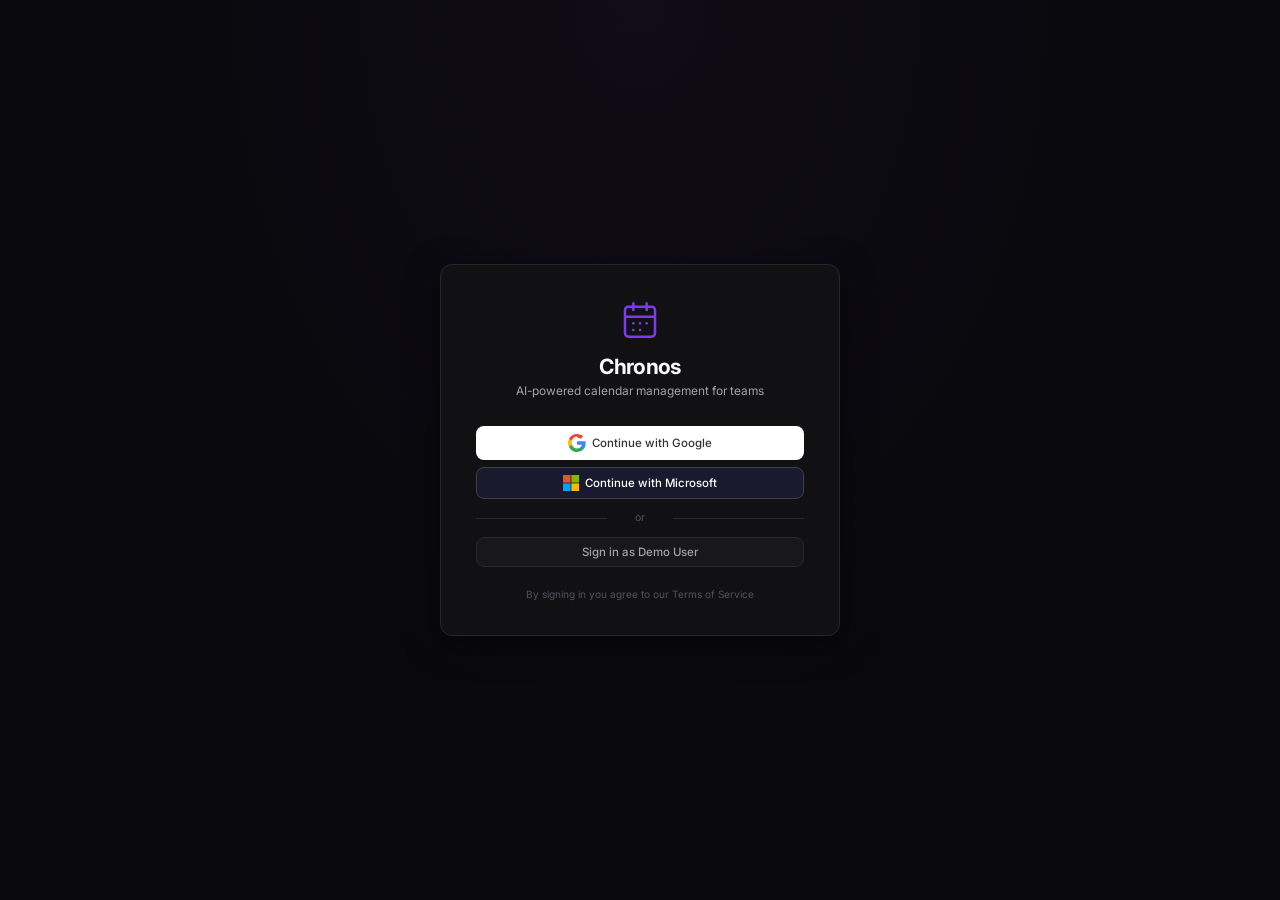
==== commit 96eda913: "fix: production-ready OAuth, async MS, Gmail token refresh, model names - google_oauth.py: remove PK" ====
--- a/static/index.html
+++ b/static/index.html
@@ -87,6 +87,8 @@
                 <svg width="16" height="16" viewBox="0 0 21 21"><rect fill="#f25022" width="10" height="10"/><rect fill="#7fba00" x="11" width="10" height="10"/><rect fill="#00a4ef" y="11" width="10" height="10"/><rect fill="#ffb900" x="11" y="11" width="10" height="10"/></svg>
                 Continue with Microsoft
               </button>
+              <div class="login-divider"><span>or</span></div>
+              <button class="btn btn-ghost" onclick="loginDev()">Sign in as Demo User</button>
             </div>
             <p class="login-footer">By signing in you agree to our Terms of Service</p>
           </div>
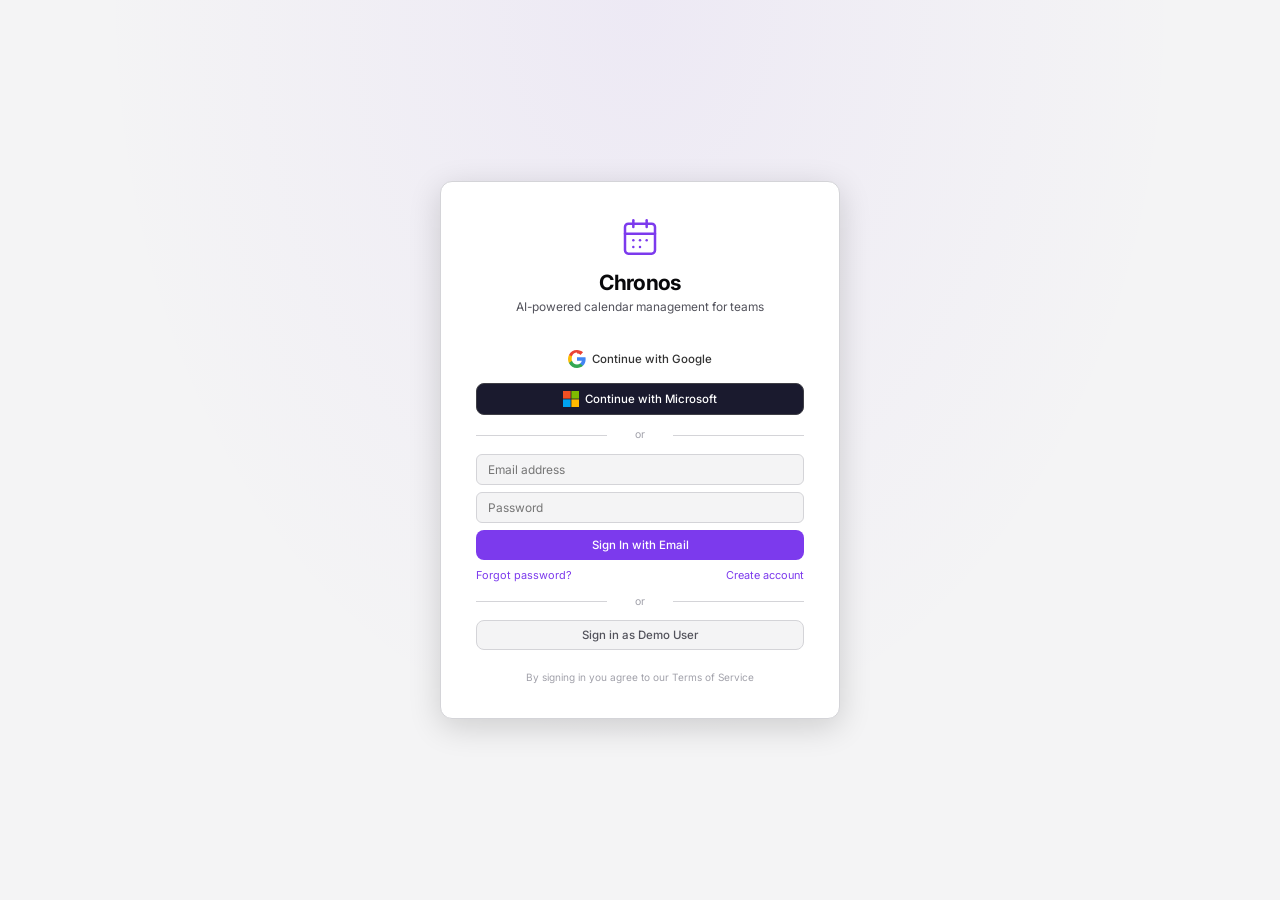
==== commit 8eebfdb9: "feat: add WhatsApp integration with meeting intelligence and calendar sync - Add WhatsApp Meta Cloud" ====
--- a/static/index.html
+++ b/static/index.html
@@ -35,6 +35,7 @@
         <button class="nav-btn" data-view="calendar">
           <svg width="18" height="18" viewBox="0 0 24 24" fill="none" stroke="currentColor" stroke-width="2" stroke-linecap="round" stroke-linejoin="round"><rect x="3" y="4" width="18" height="18" rx="2" ry="2"/><line x1="16" y1="2" x2="16" y2="6"/><line x1="8" y1="2" x2="8" y2="6"/><line x1="3" y1="10" x2="21" y2="10"/></svg>
           <span>Calendar</span>
+          <span id="nav-event-count" class="nav-badge" style="display:none"></span>
         </button>
         <button class="nav-btn" data-view="email">
           <svg width="18" height="18" viewBox="0 0 24 24" fill="none" stroke="currentColor" stroke-width="2" stroke-linecap="round" stroke-linejoin="round"><path d="M4 4h16c1.1 0 2 .9 2 2v12c0 1.1-.9 2-2 2H4c-1.1 0-2-.9-2-2V6c0-1.1.9-2 2-2z"/><polyline points="22,6 12,13 2,6"/></svg>
@@ -59,6 +60,9 @@
         <button class="nav-btn" data-view="profile">
           <svg width="18" height="18" viewBox="0 0 24 24" fill="none" stroke="currentColor" stroke-width="2" stroke-linecap="round" stroke-linejoin="round"><path d="M20 21v-2a4 4 0 0 0-4-4H8a4 4 0 0 0-4 4v2"/><circle cx="12" cy="7" r="4"/></svg>
           <span>Profile</span>
+        </button>
+        <button class="theme-toggle" id="theme-toggle" onclick="toggleTheme()" title="Toggle light/dark theme">
+          <span id="theme-icon">☀️</span>
         </button>
         <div id="connection-status" class="conn-status offline">
           <span class="conn-dot"></span><span class="conn-label">Offline</span>
@@ -88,6 +92,37 @@
                 Continue with Microsoft
               </button>
               <div class="login-divider"><span>or</span></div>
+
+              <!-- Email/password login -->
+              <div id="login-email-panel" style="display:flex;flex-direction:column;gap:.5rem">
+                <input id="login-email" type="email" class="input" placeholder="Email address" autocomplete="email" />
+                <input id="login-password" type="password" class="input" placeholder="Password" autocomplete="current-password" onkeydown="if(event.key==='Enter')loginEmail()" />
+                <button class="btn btn-primary" onclick="loginEmail()">Sign In with Email</button>
+                <div style="display:flex;justify-content:space-between;align-items:center;margin-top:.1rem">
+                  <a class="login-link" href="#" onclick="showForgotPanel();return false">Forgot password?</a>
+                  <a class="login-link" href="#" onclick="showRegisterPanel();return false">Create account</a>
+                </div>
+              </div>
+
+              <!-- Register panel -->
+              <div id="login-register-panel" style="display:none;flex-direction:column;gap:.5rem">
+                <input id="reg-name" type="text" class="input" placeholder="Full name" autocomplete="name" />
+                <input id="reg-email" type="email" class="input" placeholder="Email address" autocomplete="email" />
+                <input id="reg-password" type="password" class="input" placeholder="Password (min 8 chars)" autocomplete="new-password" onkeydown="if(event.key==='Enter')registerEmail()" />
+                <button class="btn btn-primary" onclick="registerEmail()">Create Account</button>
+                <a class="login-link" href="#" onclick="showLoginPanel();return false" style="text-align:center">Back to sign in</a>
+              </div>
+
+              <!-- Forgot password panel -->
+              <div id="login-forgot-panel" style="display:none;flex-direction:column;gap:.5rem">
+                <p style="font-size:.8rem;color:var(--text2)">Enter your email and we'll send you a reset link.</p>
+                <input id="forgot-email" type="email" class="input" placeholder="Email address" autocomplete="email" onkeydown="if(event.key==='Enter')submitForgotPassword()" />
+                <button class="btn btn-primary" id="btn-forgot-submit" onclick="submitForgotPassword()">Send Reset Link</button>
+                <a class="login-link" href="#" onclick="showLoginPanel();return false" style="text-align:center">Back to sign in</a>
+                <div id="forgot-msg" style="display:none;font-size:.8rem;color:var(--green);padding:.4rem .6rem;background:var(--green-soft);border-radius:6px"></div>
+              </div>
+
+              <div class="login-divider"><span>or</span></div>
               <button class="btn btn-ghost" onclick="loginDev()">Sign in as Demo User</button>
             </div>
             <p class="login-footer">By signing in you agree to our Terms of Service</p>
@@ -128,16 +163,103 @@
         <div class="view-header">
           <div class="view-header-left"><h2>Calendar</h2></div>
           <div class="view-header-right">
+            <input id="ev-search" type="search" class="input input-sm" placeholder="Search events…" oninput="filterEvents(this.value)" style="width:160px" />
             <button class="btn btn-icon" onclick="shiftWeek(-1)"><svg width="16" height="16" viewBox="0 0 24 24" fill="none" stroke="currentColor" stroke-width="2"><polyline points="15 18 9 12 15 6"/></svg></button>
             <span id="week-label" class="week-label"></span>
             <button class="btn btn-icon" onclick="shiftWeek(1)"><svg width="16" height="16" viewBox="0 0 24 24" fill="none" stroke="currentColor" stroke-width="2"><polyline points="9 18 15 12 9 6"/></svg></button>
             <button class="btn btn-ghost btn-sm" onclick="weekOffset=0;loadEvents()">Today</button>
+            <button class="btn btn-primary btn-sm" onclick="openCreateEventModal()">
+              <svg width="14" height="14" viewBox="0 0 24 24" fill="none" stroke="currentColor" stroke-width="2.5"><line x1="12" y1="5" x2="12" y2="19"/><line x1="5" y1="12" x2="19" y2="12"/></svg>
+              New Event
+            </button>
           </div>
         </div>
         <div id="events-list" class="events-list content-scroll">
           <div class="empty-state"><div class="empty-icon">📅</div>Loading events...</div>
         </div>
       </section>
+
+      <!-- Create Event Modal -->
+      <div id="create-event-modal" class="modal-overlay" style="display:none" onclick="closeCreateEventModal(event)">
+        <div class="modal-card" style="max-width:520px;width:95%">
+          <div class="modal-header">
+            <h3>New Calendar Event</h3>
+            <button class="modal-close" onclick="closeCreateEventModal()">&times;</button>
+          </div>
+          <div class="modal-body" style="display:flex;flex-direction:column;gap:.85rem">
+
+            <div class="form-group">
+              <label class="settings-label">Event Type</label>
+              <div style="display:flex;gap:.5rem;flex-wrap:wrap" id="event-type-chips">
+                <button class="type-chip active" data-type="meeting" onclick="selectEventType(this)">🤝 Meeting</button>
+                <button class="type-chip" data-type="team" onclick="selectEventType(this)">👥 Team Event</button>
+                <button class="type-chip" data-type="focus" onclick="selectEventType(this)">🎯 Focus Time</button>
+                <button class="type-chip" data-type="outlook" onclick="selectEventType(this)">📬 Outlook Event</button>
+                <button class="type-chip" data-type="other" onclick="selectEventType(this)">📅 Other</button>
+              </div>
+            </div>
+
+            <div class="form-group">
+              <label class="settings-label">Title <span style="color:var(--red)">*</span></label>
+              <input id="ev-title" type="text" class="input" placeholder="e.g. Weekly Sync, Q2 Planning…" maxlength="200" />
+            </div>
+
+            <div style="display:grid;grid-template-columns:1fr 1fr;gap:.65rem">
+              <div class="form-group">
+                <label class="settings-label">Start <span style="color:var(--red)">*</span></label>
+                <input id="ev-start" type="datetime-local" class="input" />
+              </div>
+              <div class="form-group">
+                <label class="settings-label">End <span style="color:var(--red)">*</span></label>
+                <input id="ev-end" type="datetime-local" class="input" />
+              </div>
+            </div>
+
+            <div class="form-group">
+              <label class="settings-label">Location</label>
+              <input id="ev-location" type="text" class="input" placeholder="Room / Zoom link / address…" />
+            </div>
+
+            <div class="form-group">
+              <label class="settings-label">Attendees <span class="field-hint">(comma‑separated emails)</span></label>
+              <input id="ev-attendees" type="text" class="input" placeholder="alice@example.com, bob@example.com" />
+            </div>
+
+            <div class="form-group">
+              <label class="settings-label">Description</label>
+              <textarea id="ev-description" class="input" rows="3" placeholder="Agenda, notes, video link…" style="resize:vertical;font-family:inherit;font-size:.875rem"></textarea>
+            </div>
+
+            <div style="display:flex;gap:.65rem;align-items:center">
+              <label style="display:flex;align-items:center;gap:.4rem;font-size:.875rem;color:var(--text2);cursor:pointer">
+                <input type="checkbox" id="ev-allday" onchange="toggleAllDay()" style="accent-color:var(--accent)" />
+                All-day event
+              </label>
+              <div style="margin-left:auto;display:flex;align-items:center;gap:.4rem">
+                <label class="settings-label" style="margin:0">Reminder</label>
+                <select id="ev-reminder" class="select-minimal">
+                  <option value="0">None</option>
+                  <option value="5">5 min</option>
+                  <option value="10">10 min</option>
+                  <option value="15" selected>15 min</option>
+                  <option value="30">30 min</option>
+                  <option value="60">1 hour</option>
+                  <option value="1440">1 day</option>
+                </select>
+              </div>
+            </div>
+
+            <div id="ev-error" style="display:none;color:var(--red);font-size:.82rem;padding:.4rem .6rem;background:rgba(239,68,68,.08);border-radius:6px"></div>
+          </div>
+          <div class="modal-footer">
+            <button class="btn btn-ghost" onclick="closeCreateEventModal()">Cancel</button>
+            <button class="btn btn-primary" id="btn-create-event" onclick="submitCreateEvent()">
+              <svg width="14" height="14" viewBox="0 0 24 24" fill="none" stroke="currentColor" stroke-width="2.5"><polyline points="20 6 9 17 4 12"/></svg>
+              Create Event
+            </button>
+          </div>
+        </div>
+      </div>
 
       <!-- Email Intel -->
       <section id="email-view" class="view">
@@ -146,7 +268,12 @@
             <div class="view-header-left"><h2>Email Intelligence</h2><span class="header-subtitle">AI-powered meeting detection</span></div>
             <div class="view-header-right email-controls">
               <select id="email-provider-select" class="select-minimal"><option value="google">Gmail</option><option value="microsoft">Outlook</option></select>
-              <select id="email-since-hours" class="select-minimal"><option value="24">24h</option><option value="48">48h</option><option value="72">3 days</option><option value="168">7 days</option></select>
+              <select id="email-since-hours" class="select-minimal"><option value="24">24h</option><option value="48">48h</option><option value="72">3 days</option><option value="168" selected>7 days</option><option value="336">14 days</option><option value="720">30 days</option></select>
+              <label class="autopilot-toggle" title="Re-scan emails already processed (use after fixing issues)" style="gap:4px">
+                <input type="checkbox" id="email-rescan" />
+                <span class="autopilot-track"></span>
+                <span class="autopilot-text">Re-scan</span>
+              </label>
               <label class="autopilot-toggle" title="Autopilot: send 1:1 meeting drafts automatically">
                 <input type="checkbox" id="autopilot-toggle" onchange="toggleAutopilot()" />
                 <span class="autopilot-track"></span>
@@ -290,11 +417,75 @@
       <!-- Profile -->
       <section id="profile-view" class="view">
         <div class="view-header"><div class="view-header-left"><h2>Profile</h2></div></div>
-        <div class="content-scroll padded"><div class="card"><div class="card-body">
-          <div id="profile-data"><div class="empty-state">Loading...</div></div>
-          <button class="btn btn-danger" onclick="logout()" style="margin-top:1.5rem">Sign Out</button>
-        </div></div></div>
-      </section>
+        <div class="content-scroll padded" style="max-width:560px">
+
+          <!-- Read-only info card -->
+          <div class="card" style="margin-bottom:.75rem">
+            <div class="card-header"><h4>Account</h4></div>
+            <div class="card-body">
+              <div id="profile-data"><div class="empty-state">Loading...</div></div>
+            </div>
+          </div>
+
+          <!-- Edit name / timezone -->
+          <div class="card" style="margin-bottom:.75rem">
+            <div class="card-header"><h4>Edit Profile</h4></div>
+            <div class="card-body" style="display:flex;flex-direction:column;gap:.65rem">
+              <div class="form-group">
+                <label class="settings-label">Display Name</label>
+                <input id="profile-name" type="text" class="input" placeholder="Your name" maxlength="128" />
+              </div>
+              <div class="form-group">
+                <label class="settings-label">Timezone</label>
+                <input id="profile-timezone" type="text" class="input" placeholder="e.g. America/New_York" />
+              </div>
+              <div style="display:flex;gap:.5rem;align-items:center">
+                <button class="btn btn-primary btn-sm" onclick="saveProfile()">Save Changes</button>
+                <span id="profile-save-indicator" class="save-indicator"></span>
+              </div>
+            </div>
+          </div>
+
+          <!-- Security -->
+          <div class="card" style="margin-bottom:.75rem">
+            <div class="card-header"><h4>Security</h4></div>
+            <div class="card-body" style="display:flex;gap:.5rem;flex-wrap:wrap">
+              <button class="btn btn-ghost btn-sm" onclick="openChangePasswordModal()">🔑 Change Password</button>
+              <button class="btn btn-danger btn-sm" onclick="logout()">Sign Out</button>
+            </div>
+          </div>
+
+        </div>
+      </section>
+
+      <!-- Change-password modal -->
+      <div id="change-password-modal" class="modal-overlay" style="display:none" onclick="closeChangePasswordModal(event)">
+        <div class="modal-card" style="max-width:400px;width:95%">
+          <div class="modal-header">
+            <h3>Change Password</h3>
+            <button class="modal-close" onclick="closeChangePasswordModal()">&times;</button>
+          </div>
+          <div class="modal-body" style="display:flex;flex-direction:column;gap:.75rem">
+            <div class="form-group">
+              <label class="settings-label">Current Password</label>
+              <input id="cp-old" type="password" class="input" autocomplete="current-password" />
+            </div>
+            <div class="form-group">
+              <label class="settings-label">New Password <span class="field-hint">(min 8 chars)</span></label>
+              <input id="cp-new" type="password" class="input" autocomplete="new-password" />
+            </div>
+            <div class="form-group">
+              <label class="settings-label">Confirm New Password</label>
+              <input id="cp-confirm" type="password" class="input" autocomplete="new-password" />
+            </div>
+            <div id="cp-error" style="display:none;color:var(--red);font-size:.82rem;padding:.4rem .6rem;background:rgba(239,68,68,.08);border-radius:6px"></div>
+          </div>
+          <div class="modal-footer">
+            <button class="btn btn-ghost" onclick="closeChangePasswordModal()">Cancel</button>
+            <button class="btn btn-primary" id="btn-change-password" onclick="submitChangePassword()">Update Password</button>
+          </div>
+        </div>
+      </div>
 
       <!-- Settings -->
       <section id="settings-view" class="view">
--- a/static/style.css
+++ b/static/style.css
@@ -35,7 +35,48 @@
   --shadow-lg: 0 8px 32px rgba(0,0,0,.5);
   --font: 'Inter', -apple-system, BlinkMacSystemFont, 'Segoe UI', Roboto, sans-serif;
   --transition: .15s cubic-bezier(.4,0,.2,1);
-}
+  --bg2: var(--surface2);
+}
+
+/* Light theme overrides */
+html[data-theme="light"] {
+  --bg: #f4f4f5;
+  --surface: #ffffff;
+  --surface2: #f4f4f5;
+  --surface3: #e4e4e7;
+  --border: #d4d4d8;
+  --border-hover: #a1a1aa;
+  --text: #09090b;
+  --text2: #52525b;
+  --text3: #a1a1aa;
+  --accent: #7c3aed;
+  --accent-hover: #6d28d9;
+  --accent-soft: rgba(124,58,237,.1);
+  --accent-text: #7c3aed;
+  --shadow-sm: 0 1px 2px rgba(0,0,0,.08);
+  --shadow: 0 4px 16px rgba(0,0,0,.12);
+  --shadow-lg: 0 8px 32px rgba(0,0,0,.16);
+}
+
+/* Theme toggle button in sidebar footer */
+.theme-toggle {
+  background: none;
+  border: 1px solid var(--border);
+  border-radius: var(--radius-xs);
+  color: var(--text3);
+  cursor: pointer;
+  font-size: .85rem;
+  padding: .3rem .5rem;
+  line-height: 1;
+  margin-bottom: .35rem;
+  transition: border-color var(--transition), background var(--transition);
+  align-self: center;
+}
+.theme-toggle:hover { border-color: var(--border-hover); background: var(--surface3); }
+
+/* Login link (forgot password / create account) */
+.login-link { color: var(--accent-text); font-size: .78rem; text-decoration: none; }
+.login-link:hover { text-decoration: underline; }
 
 html,body {
   height: 100%;
@@ -131,6 +172,32 @@
 .nav-btn:hover svg { opacity: 1; }
 .nav-btn.active { background: var(--accent-soft); color: var(--accent-text); }
 .nav-btn.active svg { opacity: 1; stroke: var(--accent-text); }
+.nav-badge {
+  display: inline-flex;
+  align-items: center;
+  justify-content: center;
+  background: var(--accent);
+  color: #fff;
+  font-size: .6rem;
+  font-weight: 700;
+  min-width: 16px;
+  height: 16px;
+  border-radius: 999px;
+  padding: 0 .3rem;
+  margin-left: auto;
+  line-height: 1;
+}
+
+/* Week label: contextual text + date range */
+.week-context-label {
+  font-weight: 700;
+  color: var(--accent);
+  margin-right: .35rem;
+}
+.week-date-range {
+  font-size: .8rem;
+  opacity: .7;
+}
 
 .sidebar-footer {
   margin-top: auto;
@@ -176,6 +243,7 @@
 .view-header-left { display: flex; align-items: center; gap: .65rem; min-width: 0; }
 .view-header-left h2 { font-size: 1rem; font-weight: 600; white-space: nowrap; }
 .view-header-right { display: flex; align-items: center; gap: .5rem; flex-shrink: 0; }
+.input-sm { height: 30px; padding: .2rem .6rem; font-size: .8rem; }
 .header-badge {
   font-size: .65rem;
   padding: 2px 8px;
@@ -217,6 +285,13 @@
 .btn-danger { background: var(--red); color: #fff; }
 .btn-danger:hover { opacity: .9; }
 
+.btn-danger-ghost { background: transparent; border-color: transparent; color: var(--red); }
+.btn-danger-ghost:hover { background: var(--red-soft); border-color: var(--red); }
+
+.btn-xs { padding: .2rem .5rem; font-size: .72rem; border-radius: 5px; line-height: 1.4; }
+
+.ev-actions { margin-left: auto; display: flex; gap: .3rem; flex-shrink: 0; }
+
 .btn-google { width: 100%; background: #fff; color: #333; font-weight: 500; }
 .btn-google:hover { background: #f3f4f6; }
 
@@ -360,6 +435,20 @@
 }
 .events-list { flex: 1; overflow-y: auto; padding: 1.25rem; }
 .day-group { margin-bottom: 1.25rem; }
+.day-group-today .day-label { color: var(--accent-text); border-bottom-color: var(--accent); }
+.today-badge {
+  display: inline-block;
+  background: var(--accent);
+  color: #fff;
+  font-size: .6rem;
+  padding: .05rem .35rem;
+  border-radius: 999px;
+  vertical-align: middle;
+  margin-left: .3rem;
+  letter-spacing: .03em;
+  font-weight: 700;
+  text-transform: none;
+}
 .day-label {
   font-size: .72rem;
   font-weight: 600;
@@ -394,6 +483,180 @@
   font-weight: 500;
   text-transform: capitalize;
 }
+
+/* ── Calendar event card v2 ── */
+.ev-card-v2 {
+  background: var(--surface);
+  border: 1px solid var(--border);
+  border-radius: 10px;
+  margin-bottom: .5rem;
+  overflow: hidden;
+  cursor: pointer;
+  transition: border-color .15s, box-shadow .15s, transform .1s;
+}
+.ev-card-v2:hover {
+  border-color: var(--border-hover);
+  box-shadow: 0 4px 18px rgba(0,0,0,.38);
+  transform: translateY(-1px);
+}
+.ev-card-v2.ev-open { border-color: var(--accent); box-shadow: 0 0 0 1px rgba(124,58,237,.18); }
+.ev-main { display: flex; align-items: stretch; }
+.ev-accent-bar {
+  width: 5px;
+  background: var(--accent);
+  flex-shrink: 0;
+  transition: background .15s;
+}
+/* Status-coloured bars */
+.ev-s-confirmed .ev-accent-bar { background: var(--green); }
+.ev-s-tentative  .ev-accent-bar { background: var(--orange); }
+.ev-s-cancelled  .ev-accent-bar { background: var(--red); }
+.ev-card-v2.ev-open .ev-accent-bar { filter: brightness(1.2); }
+.ev-body {
+  flex: 1;
+  padding: .8rem 1rem .8rem .85rem;
+  min-width: 0;
+}
+.ev-header-row {
+  display: flex;
+  align-items: center;
+  justify-content: space-between;
+  gap: .5rem;
+  margin-bottom: .3rem;
+}
+.ev-title {
+  font-weight: 700;
+  font-size: .93rem;
+  color: var(--text);
+  line-height: 1.35;
+  flex: 1;
+  min-width: 0;
+  overflow: hidden;
+  text-overflow: ellipsis;
+  white-space: nowrap;
+}
+.ev-header-right { display: flex; align-items: center; gap: .4rem; flex-shrink: 0; }
+.ev-badge {
+  font-size: .63rem;
+  padding: 2px 8px;
+  border-radius: 10px;
+  font-weight: 600;
+  text-transform: uppercase;
+  letter-spacing: .05em;
+  white-space: nowrap;
+}
+.status-confirmed { background: var(--green-soft); color: var(--green); }
+.status-tentative  { background: rgba(245,158,11,.15); color: var(--orange); }
+.status-cancelled  { background: var(--red-soft); color: var(--red); }
+.ev-chevron {
+  color: var(--text3);
+  font-size: 1.2rem;
+  font-weight: 300;
+  flex-shrink: 0;
+  transition: transform .18s;
+}
+.ev-card-v2.ev-open .ev-chevron { transform: rotate(90deg); color: var(--accent-text); }
+.ev-time-row {
+  display: flex;
+  align-items: center;
+  gap: .35rem;
+  margin-top: .12rem;
+}
+.ev-time-icon { font-size: .8rem; flex-shrink: 0; }
+.ev-time-main {
+  font-size: .81rem;
+  color: var(--text2);
+  font-weight: 500;
+}
+.ev-dur-pill {
+  font-size: .68rem;
+  color: var(--text3);
+  background: var(--surface3);
+  padding: 1px 8px;
+  border-radius: 10px;
+  font-weight: 500;
+  margin-left: auto;
+}
+.ev-loc-row {
+  font-size: .78rem;
+  color: var(--text2);
+  margin-top: .18rem;
+}
+.ev-att-preview {
+  font-size: .72rem;
+  color: var(--text3);
+  margin-top: .14rem;
+}
+/* Expanded */
+.ev-expanded {
+  border-top: 1px solid var(--border);
+  padding: .85rem 1rem .85rem 1.1rem;
+  background: var(--surface2);
+}
+.ev-exp-section { margin-bottom: .75rem; }
+.ev-exp-section:last-child { margin-bottom: 0; }
+.ev-exp-label {
+  font-size: .64rem;
+  font-weight: 700;
+  text-transform: uppercase;
+  letter-spacing: .07em;
+  color: var(--text3);
+  margin-bottom: .32rem;
+}
+.ev-exp-val {
+  font-size: .83rem;
+  color: var(--text);
+  line-height: 1.55;
+}
+.ev-exp-desc {
+  font-size: .8rem;
+  color: var(--text2);
+  background: var(--surface3);
+  border: 1px solid var(--border);
+  border-radius: 6px;
+  padding: .6rem .8rem;
+  white-space: pre-wrap;
+  max-height: 130px;
+  overflow-y: auto;
+  line-height: 1.6;
+}
+.ev-exp-info-grid {
+  display: grid;
+  grid-template-columns: 1fr 1fr;
+  gap: .55rem .9rem;
+  margin-bottom: .7rem;
+}
+.ev-exp-cell { }
+.ev-attendees {
+  display: flex;
+  flex-wrap: wrap;
+  gap: .3rem;
+  margin-top: .2rem;
+}
+.ev-att-chip {
+  background: var(--surface3);
+  border: 1px solid var(--border);
+  border-radius: 14px;
+  padding: 3px 10px;
+  font-size: .74rem;
+  color: var(--text2);
+  max-width: 240px;
+  overflow: hidden;
+  text-overflow: ellipsis;
+  white-space: nowrap;
+}
+.ev-exp-footer {
+  display: flex;
+  align-items: center;
+  gap: .65rem;
+  flex-wrap: wrap;
+  border-top: 1px solid var(--border);
+  padding-top: .5rem;
+  margin-top: .75rem;
+  font-size: .68rem;
+  color: var(--text3);
+}
+
 
 /* ── Cards ── */
 .card {
@@ -537,6 +800,58 @@
   animation: fadeIn .15s ease;
 }
 @keyframes fadeIn { from { opacity: 0; } to { opacity: 1; } }
+/* Rich modal card (used by New Event and similar forms) */
+.modal-card {
+  background: var(--surface);
+  border: 1px solid var(--border);
+  border-radius: var(--radius);
+  box-shadow: var(--shadow-lg);
+  animation: modalIn .2s ease;
+  overflow: hidden;
+  display: flex;
+  flex-direction: column;
+  max-height: 88vh;
+  overflow-y: auto;
+}
+.modal-card .modal-header {
+  padding: 1rem 1.25rem;
+  border-bottom: 1px solid var(--border);
+  display: flex;
+  justify-content: space-between;
+  align-items: center;
+  position: sticky;
+  top: 0;
+  background: var(--surface);
+  z-index: 1;
+}
+.modal-card .modal-body { padding: 1.25rem; }
+.modal-card .modal-footer {
+  padding: .75rem 1.25rem;
+  border-top: 1px solid var(--border);
+  display: flex;
+  gap: .5rem;
+  justify-content: flex-end;
+  position: sticky;
+  bottom: 0;
+  background: var(--surface);
+}
+/* Event-type chip selector */
+.type-chip {
+  background: var(--bg2);
+  border: 1px solid var(--border);
+  border-radius: 999px;
+  padding: .3rem .75rem;
+  font-size: .8rem;
+  color: var(--text2);
+  cursor: pointer;
+  font-family: var(--font);
+  transition: all .15s;
+}
+.type-chip:hover { border-color: var(--accent); color: var(--text); }
+.type-chip.active { background: var(--accent); border-color: var(--accent); color: var(--accent-text); font-weight: 600; }
+/* Spin animation for loading state */
+@keyframes spin { to { transform: rotate(360deg); } }
+.spin { animation: spin .8s linear infinite; }
 .modal {
   background: var(--surface);
   border: 1px solid var(--border);
@@ -736,6 +1051,172 @@
   border: 1px solid var(--border);
 }
 .email-detail-actions { padding: .5rem 1rem; border-top: 1px solid var(--border); }
+
+/* ── Email card v2 (em-card) ── */
+.em-card {
+  background: var(--surface);
+  border: 1px solid var(--border);
+  border-radius: 10px;
+  overflow: hidden;
+  cursor: pointer;
+  transition: border-color .15s, box-shadow .15s;
+  margin-bottom: .4rem;
+}
+.em-card:hover { border-color: var(--border-hover); box-shadow: 0 2px 12px rgba(0,0,0,.28); }
+.em-card.em-actionable { border-left: 3px solid var(--accent); }
+.em-card-header {
+  display: flex;
+  align-items: flex-start;
+  gap: .75rem;
+  padding: .85rem 1rem;
+}
+/* Sender avatar circle */
+.em-avatar {
+  width: 38px;
+  height: 38px;
+  border-radius: 50%;
+  color: #fff;
+  display: flex;
+  align-items: center;
+  justify-content: center;
+  font-weight: 700;
+  font-size: .9rem;
+  flex-shrink: 0;
+  opacity: .88;
+  margin-top: 1px;
+}
+.em-info { flex: 1; min-width: 0; }
+.em-subject-row {
+  display: flex;
+  align-items: center;
+  justify-content: space-between;
+  gap: .4rem;
+  margin-bottom: .18rem;
+}
+.em-subject {
+  font-size: .9rem;
+  font-weight: 700;
+  color: var(--text);
+  overflow: hidden;
+  text-overflow: ellipsis;
+  white-space: nowrap;
+  flex: 1;
+  min-width: 0;
+}
+.em-chevron {
+  color: var(--text3);
+  font-size: 1.2rem;
+  font-weight: 300;
+  flex-shrink: 0;
+  transition: transform .18s;
+}
+.em-card .em-detail[style*="block"] ~ .em-card-header .em-chevron,
+.em-chevron.open { transform: rotate(90deg); }
+.em-sender-row {
+  display: flex;
+  align-items: center;
+  gap: .28rem;
+  flex-wrap: wrap;
+  margin-bottom: .14rem;
+}
+.em-from-name { font-size: .78rem; font-weight: 600; color: var(--text2); }
+.em-from-addr { font-size: .72rem; color: var(--text3); }
+.em-sep { font-size: .72rem; color: var(--text3); }
+.em-time-ago { font-size: .72rem; color: var(--text3); }
+.em-preview {
+  font-size: .77rem;
+  color: var(--text3);
+  overflow: hidden;
+  text-overflow: ellipsis;
+  white-space: nowrap;
+  line-height: 1.4;
+}
+/* right badge column */
+.em-badge-col {
+  display: flex;
+  flex-direction: column;
+  align-items: flex-end;
+  gap: .25rem;
+  padding-top: .05rem;
+  flex-shrink: 0;
+}
+.em-badge {
+  font-size: .65rem;
+  padding: 2px 9px;
+  border-radius: 10px;
+  background: var(--surface3);
+  color: var(--text3);
+  font-weight: 500;
+  white-space: nowrap;
+}
+.em-badge.em-badge-action { background: var(--accent-soft); color: var(--accent-text); }
+.em-attach-icon { font-size: .8rem; }
+/* expanded detail */
+.em-detail {
+  border-top: 1px solid var(--border);
+  background: var(--surface2);
+}
+.em-meta {
+  padding: .8rem 1rem;
+  display: flex;
+  flex-direction: column;
+  gap: .4rem;
+  border-bottom: 1px solid var(--border);
+}
+.em-meta-row {
+  display: flex;
+  align-items: baseline;
+  gap: .65rem;
+  font-size: .8rem;
+  line-height: 1.5;
+}
+.em-ml {
+  font-size: .64rem;
+  font-weight: 700;
+  text-transform: uppercase;
+  letter-spacing: .07em;
+  color: var(--text3);
+  min-width: 72px;
+  flex-shrink: 0;
+}
+.em-mv { color: var(--text); flex: 1; }
+.em-ai-summary {
+  background: var(--accent-soft);
+  color: var(--accent-text);
+  border-radius: 5px;
+  padding: 3px 8px;
+  display: inline;
+}
+.em-conf {
+  background: var(--surface3);
+  color: var(--text3);
+  border-radius: 8px;
+  padding: 1px 6px;
+  font-size: .68rem;
+  margin-left: .25rem;
+}
+.em-body-box { padding: .75rem 1rem; }
+.em-body-label {
+  font-size: .64rem;
+  color: var(--text3);
+  text-transform: uppercase;
+  letter-spacing: .06em;
+  font-weight: 700;
+  margin-bottom: .4rem;
+}
+.em-body-text {
+  font-size: .78rem;
+  color: var(--text2);
+  line-height: 1.65;
+  white-space: pre-wrap;
+  word-break: break-word;
+  max-height: 260px;
+  overflow-y: auto;
+  padding: .65rem;
+  background: var(--bg);
+  border-radius: 6px;
+  border: 1px solid var(--border);
+}
 
 /* ── Suggestion Cards ── */
 .suggestion-card {
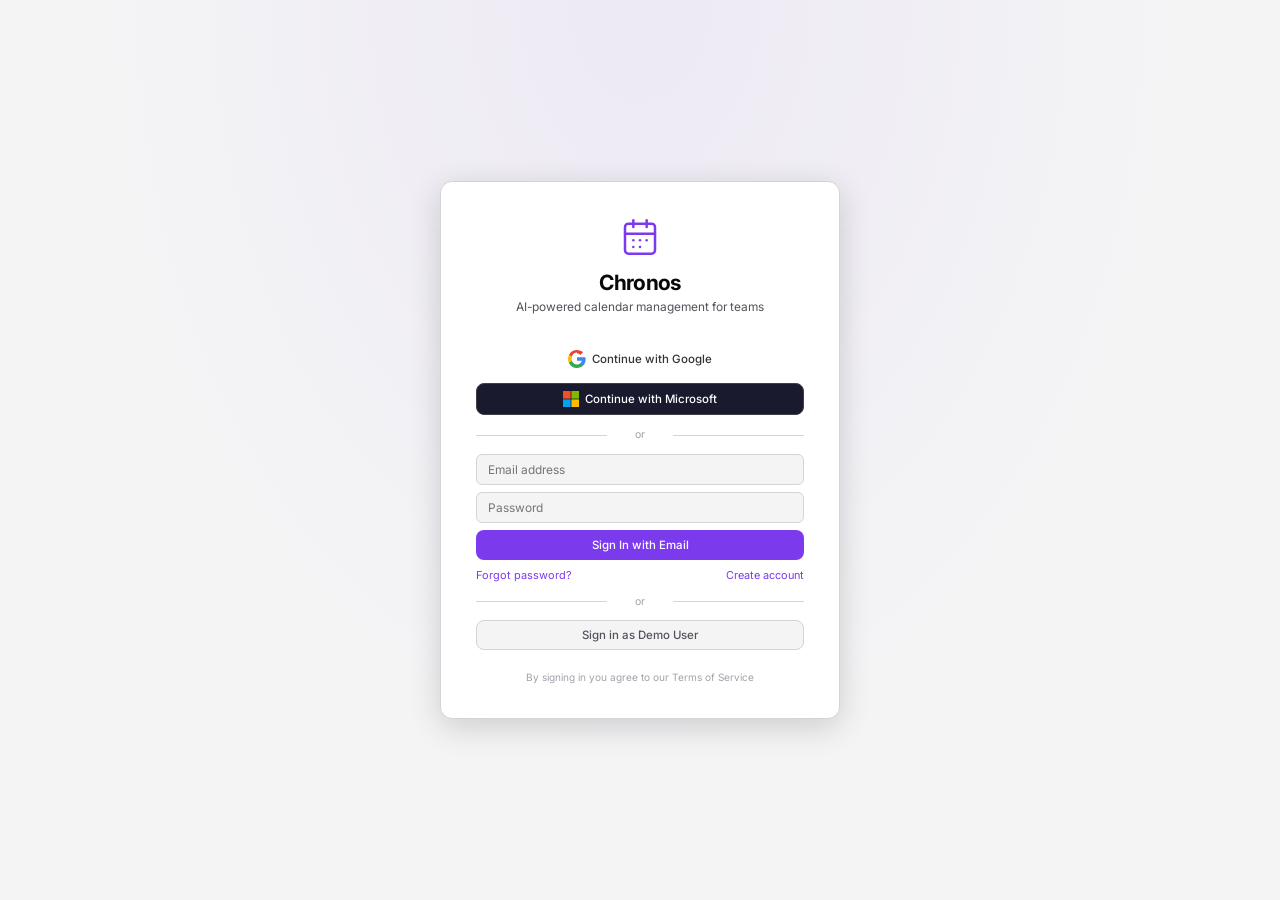
==== commit 037481bd: "feat: WhatsApp replay endpoint + Replay Messages UI tab - POST /api/v1/webhooks/whatsapp/replay — ac" ====
--- a/static/index.html
+++ b/static/index.html
@@ -44,6 +44,11 @@
         <button class="nav-btn" data-view="scheduling">
           <svg width="18" height="18" viewBox="0 0 24 24" fill="none" stroke="currentColor" stroke-width="2" stroke-linecap="round" stroke-linejoin="round"><path d="M10 13a5 5 0 0 0 7.54.54l3-3a5 5 0 0 0-7.07-7.07l-1.72 1.71"/><path d="M14 11a5 5 0 0 0-7.54-.54l-3 3a5 5 0 0 0 7.07 7.07l1.71-1.71"/></svg>
           <span>Scheduling</span>
+        </button>
+        <button class="nav-btn" data-view="whatsapp">
+          <svg width="18" height="18" viewBox="0 0 32 32" fill="currentColor"><path d="M16 2C8.27 2 2 8.27 2 16c0 2.44.66 4.72 1.8 6.7L2 30l7.54-1.76A13.93 13.93 0 0016 30c7.73 0 14-6.27 14-14S23.73 2 16 2zm0 25.4a11.39 11.39 0 01-5.84-1.6l-.42-.25-4.38 1.02 1.04-4.26-.27-.44A11.4 11.4 0 1116 27.4zm6.26-8.36c-.3-.15-1.77-.87-2.04-.97-.28-.1-.48-.15-.68.15s-.77.97-.94 1.17c-.17.2-.35.22-.65.07-.3-.15-1.27-.47-2.42-1.5-.9-.8-1.5-1.8-1.68-2.1-.17-.3-.02-.46.13-.6.14-.14.3-.35.44-.52.15-.18.2-.3.3-.5.1-.2.05-.37-.02-.52-.07-.15-.67-1.63-.92-2.23-.24-.58-.49-.5-.68-.51l-.58-.01c-.2 0-.52.07-.79.37-.28.3-1.06 1.03-1.06 2.5s1.08 2.9 1.23 3.1c.15.18 2.13 3.26 5.17 4.57.72.31 1.28.5 1.72.64.72.23 1.38.2 1.9.12.58-.09 1.77-.72 2.02-1.42.25-.7.25-1.3.17-1.42-.07-.12-.27-.2-.57-.34z"/></svg>
+          <span>WhatsApp</span>
+          <span id="nav-wa-badge" class="nav-badge" style="display:none"></span>
         </button>
         <div class="nav-divider"></div>
         <button class="nav-btn" data-view="org-settings">
@@ -487,6 +492,163 @@
         </div>
       </div>
 
+      <!-- WhatsApp -->
+      <section id="whatsapp-view" class="view">
+        <div class="email-container">
+          <div class="view-header">
+            <div class="view-header-left">
+              <h2>WhatsApp</h2>
+              <span class="header-subtitle">Meeting detection via WhatsApp messages</span>
+            </div>
+            <div class="view-header-right">
+              <span id="wa-status-pill" class="header-badge" style="background:var(--green-soft);color:var(--green)">● Webhook Active</span>
+            </div>
+          </div>
+          <div class="tab-bar">
+            <button class="tab active" data-watab="test"     onclick="switchWaTab('test')">Send Test</button>
+            <button class="tab"         data-watab="replay"  onclick="switchWaTab('replay')">Replay Messages</button>
+            <button class="tab"         data-watab="setup"   onclick="switchWaTab('setup')">Webhook Setup</button>
+            <button class="tab"         data-watab="verify"  onclick="switchWaTab('verify')">Verify Token</button>
+            <button class="tab"         data-watab="history" onclick="switchWaTab('history')">Event History <span id="wa-history-count" class="tab-count">0</span></button>
+          </div>
+
+          <!-- Tab: Send Test -->
+          <div id="wa-test-panel" class="content-scroll padded">
+            <div class="sched-form-card">
+              <h4>Simulate an Incoming WhatsApp Message</h4>
+              <p class="text-muted">Sends a fake Meta payload to your webhook. The AI will detect any meeting commitment and create a Google Calendar event for your account.</p>
+              <div class="form-group" style="margin-top:1rem">
+                <label class="settings-label">Sender Phone</label>
+                <input id="wa-from-phone" type="text" class="input" value="919876543210" placeholder="e.g. 919876543210" />
+              </div>
+              <div class="form-group">
+                <label class="settings-label">Message Text</label>
+                <textarea id="wa-msg-text" class="input textarea" rows="3" placeholder="e.g. Team standup confirmed for Monday 10am">Confirmed — product demo call on April 25 2026 at 2pm IST with the sales team</textarea>
+              </div>
+              <div style="display:flex;gap:.5rem;margin-top:.5rem">
+                <button class="btn btn-primary" onclick="sendWaTest()">
+                  <svg width="14" height="14" viewBox="0 0 32 32" fill="currentColor"><path d="M16 2C8.27 2 2 8.27 2 16c0 2.44.66 4.72 1.8 6.7L2 30l7.54-1.76A13.93 13.93 0 0016 30c7.73 0 14-6.27 14-14S23.73 2 16 2z"/></svg>
+                  Send Message
+                </button>
+                <button class="btn btn-ghost btn-sm" onclick="loadWaPresets()">Load preset</button>
+              </div>
+            </div>
+            <div id="wa-test-result"></div>
+
+            <!-- Chat preview -->
+            <div id="wa-chat-preview" style="display:none;margin-top:1.5rem">
+              <div class="card">
+                <div class="card-header" style="background:#0f1e16;border-bottom:1px solid #25d36622">
+                  <div style="display:flex;align-items:center;gap:.5rem">
+                    <svg width="16" height="16" viewBox="0 0 32 32" fill="#25d366"><path d="M16 2C8.27 2 2 8.27 2 16c0 2.44.66 4.72 1.8 6.7L2 30l7.54-1.76A13.93 13.93 0 0016 30c7.73 0 14-6.27 14-14S23.73 2 16 2zm6.26 17.04c-.3-.15-1.77-.87-2.04-.97-.28-.1-.48-.15-.68.15s-.77.97-.94 1.17c-.17.2-.35.22-.65.07-.3-.15-1.27-.47-2.42-1.5-.9-.8-1.5-1.8-1.68-2.1-.17-.3-.02-.46.13-.6.14-.14.3-.35.44-.52.15-.18.2-.3.3-.5.1-.2.05-.37-.02-.52-.07-.15-.67-1.63-.92-2.23-.24-.58-.49-.5-.68-.51l-.58-.01c-.2 0-.52.07-.79.37-.28.3-1.06 1.03-1.06 2.5s1.08 2.9 1.23 3.1c.15.18 2.13 3.26 5.17 4.57.72.31 1.28.5 1.72.64.72.23 1.38.2 1.9.12.58-.09 1.77-.72 2.02-1.42.25-.7.25-1.3.17-1.42-.07-.12-.27-.2-.57-.34z"/></svg>
+                    <span style="color:#25d366;font-size:.85rem;font-weight:600">WhatsApp · Meta Test Number</span>
+                  </div>
+                </div>
+                <div class="card-body" style="background:#0f1e16;padding:1rem;display:flex;flex-direction:column;gap:.75rem">
+                  <div style="display:flex;justify-content:flex-end">
+                    <div style="background:#005c4b;color:white;padding:.6rem 1rem;border-radius:12px 12px 2px 12px;max-width:80%;font-size:.875rem;line-height:1.5" id="wa-chat-out">…</div>
+                  </div>
+                  <div id="wa-chat-in" style="display:none">
+                    <div style="background:#1f1f1f;color:#e0e0e0;padding:.6rem 1rem;border-radius:12px 12px 12px 2px;max-width:80%;font-size:.875rem;line-height:1.5" id="wa-chat-in-text">…</div>
+                  </div>
+                </div>
+              </div>
+            </div>
+          </div>
+
+          <!-- Tab: Replay Messages -->
+          <div id="wa-replay-panel" class="content-scroll padded" style="display:none">
+            <div class="sched-form-card">
+              <h4>Replay Previous WhatsApp Messages</h4>
+              <p class="text-muted">Paste any previous WhatsApp messages (one per line). The agent will scan each for meeting commitments and create Google Calendar events automatically.</p>
+              <div class="form-group" style="margin-top:1rem">
+                <label class="settings-label">Sender Phone (optional)</label>
+                <input id="wa-replay-phone" type="text" class="input" value="919876543210" placeholder="e.g. 919876543210" />
+              </div>
+              <div class="form-group">
+                <label class="settings-label">Messages — one per line</label>
+                <textarea id="wa-replay-messages" class="input textarea" rows="8" placeholder="Let's have a team catch-up on Thursday 30 April at 3pm IST&#10;Board review confirmed for May 6 at 11am with executive team&#10;Coffee chat tomorrow at 9am — works for you?"></textarea>
+              </div>
+              <div style="display:flex;gap:.5rem;margin-top:.75rem">
+                <button class="btn btn-primary" onclick="sendWaReplay()">
+                  <svg width="14" height="14" viewBox="0 0 24 24" fill="none" stroke="currentColor" stroke-width="2.5"><polyline points="1 4 1 10 7 10"/><path d="M3.51 15a9 9 0 1 0 .49-3.5"/></svg>
+                  Process All Messages
+                </button>
+                <button class="btn btn-ghost btn-sm" onclick="loadWaReplayPresets()">Load sample messages</button>
+              </div>
+            </div>
+            <div id="wa-replay-result"></div>
+          </div>
+
+          <!-- Tab: Webhook Setup -->
+          <div id="wa-setup-panel" class="content-scroll padded" style="display:none">
+            <div class="card">
+              <div class="card-header"><h4>Meta Developer Dashboard — Webhook Configuration</h4></div>
+              <div class="card-body" style="display:flex;flex-direction:column;gap:1rem">
+                <p class="text-muted">Register this callback URL in your Meta App to receive real WhatsApp messages:</p>
+                <div>
+                  <label class="settings-label">Callback URL</label>
+                  <div style="display:flex;gap:.5rem">
+                    <input type="text" class="input" readonly id="wa-callback-url" value="https://pmc-wholesale-objectives-bride.trycloudflare.com/api/v1/webhooks/whatsapp" />
+                    <button class="btn btn-ghost btn-sm" onclick="copyWaCallback()">Copy</button>
+                  </div>
+                </div>
+                <div>
+                  <label class="settings-label">Verify Token</label>
+                  <div style="display:flex;gap:.5rem">
+                    <input type="text" class="input" readonly value="calendar-agent-whatsapp" />
+                    <button class="btn btn-ghost btn-sm" onclick="navigator.clipboard.writeText('calendar-agent-whatsapp').then(()=>showToast('Copied'))">Copy</button>
+                  </div>
+                </div>
+                <div>
+                  <label class="settings-label">Webhook Field to Subscribe</label>
+                  <input type="text" class="input" readonly value="messages" />
+                </div>
+                <div class="alert alert-info" style="margin-top:.25rem">
+                  <strong>Steps:</strong>
+                  <ol style="margin-top:.4rem;padding-left:1.2rem;font-size:.85rem;line-height:1.8">
+                    <li>Open <a href="https://developers.facebook.com/apps" target="_blank" style="color:var(--accent)">Meta Developer Dashboard</a></li>
+                    <li>Select your app → WhatsApp → Configuration</li>
+                    <li>Click <strong>Edit</strong> under Webhook</li>
+                    <li>Paste the Callback URL and Verify Token above</li>
+                    <li>Click <strong>Verify and Save</strong>, then subscribe to <strong>messages</strong></li>
+                  </ol>
+                </div>
+                <div>
+                  <label class="settings-label">Phone Number ID</label>
+                  <input type="text" class="input" readonly value="1027521083786104" />
+                </div>
+              </div>
+            </div>
+          </div>
+
+          <!-- Tab: Verify Token -->
+          <div id="wa-verify-panel" class="content-scroll padded" style="display:none">
+            <div class="sched-form-card">
+              <h4>Test Webhook Verification</h4>
+              <p class="text-muted">Simulates the GET challenge Meta sends to verify your webhook. Should echo back the challenge string.</p>
+              <div class="form-group" style="margin-top:.75rem">
+                <label class="settings-label">Verify Token</label>
+                <input id="wa-verify-token" type="text" class="input" value="calendar-agent-whatsapp" />
+              </div>
+              <button class="btn btn-primary" style="margin-top:.75rem" onclick="testWaVerify()">Test Verification</button>
+            </div>
+            <div id="wa-verify-result"></div>
+          </div>
+
+          <!-- Tab: Event History -->
+          <div id="wa-history-panel" class="content-scroll" style="display:none">
+            <div style="padding:1rem 1.5rem;display:flex;align-items:center;justify-content:space-between;border-bottom:1px solid var(--border)">
+              <span style="font-size:.85rem;color:var(--text2)">All calendar events created via your agent — newest first</span>
+              <button class="btn btn-ghost btn-sm" onclick="loadWaHistory()">↻ Refresh</button>
+            </div>
+            <div id="wa-history-list">
+              <div class="empty-state"><div class="empty-icon">📋</div>Loading…</div>
+            </div>
+          </div>
+        </div>
+      </section>
+
       <!-- Settings -->
       <section id="settings-view" class="view">
         <div class="view-header"><div class="view-header-left"><h2>Settings</h2><span class="header-subtitle">Configuration &amp; integrations</span></div></div>
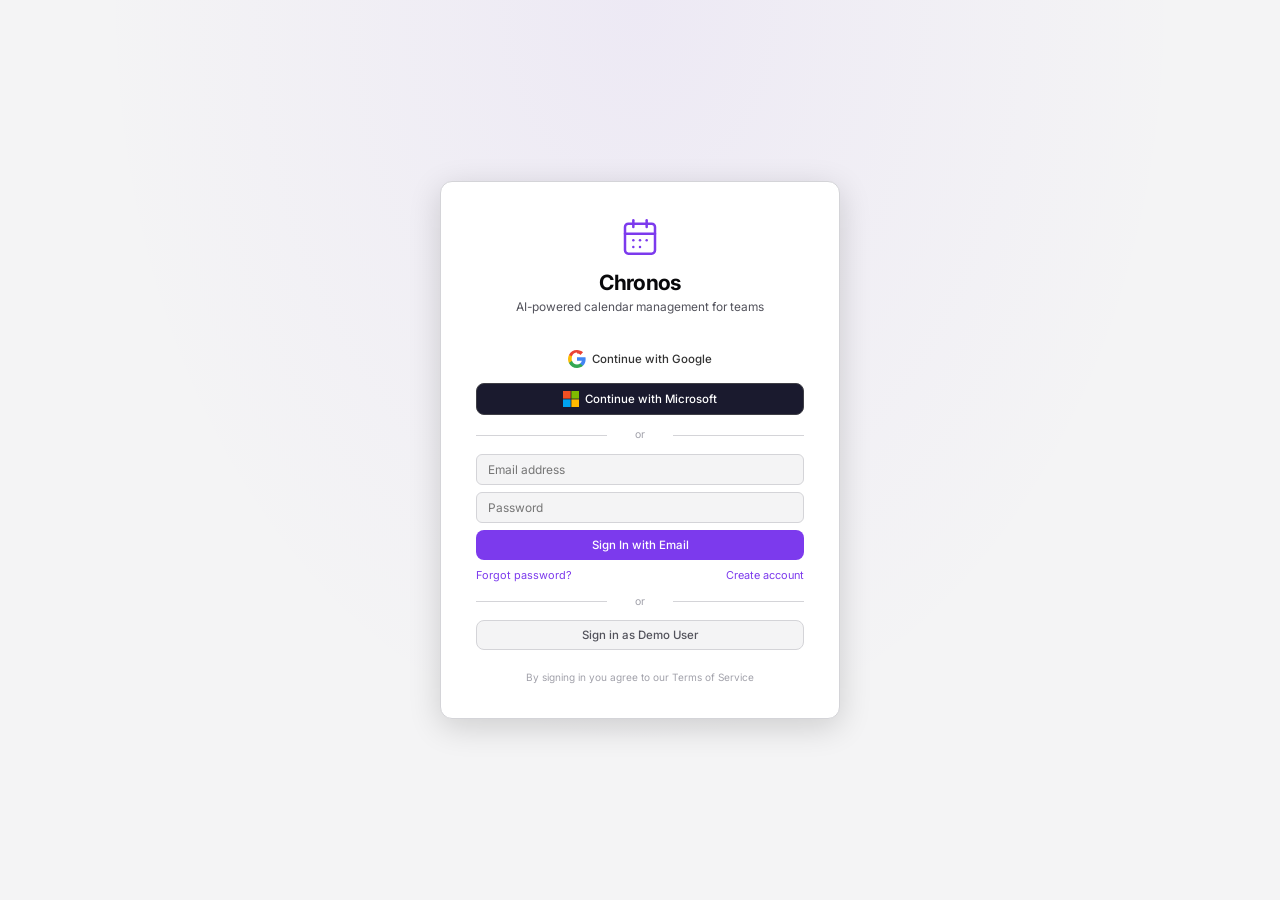
==== commit 8790633f: "feat: RBAC admin panel, WhatsApp integration, system roles, email notifications - Add SystemRole enu" ====
--- a/static/index.html
+++ b/static/index.html
@@ -49,6 +49,12 @@
           <svg width="18" height="18" viewBox="0 0 32 32" fill="currentColor"><path d="M16 2C8.27 2 2 8.27 2 16c0 2.44.66 4.72 1.8 6.7L2 30l7.54-1.76A13.93 13.93 0 0016 30c7.73 0 14-6.27 14-14S23.73 2 16 2zm0 25.4a11.39 11.39 0 01-5.84-1.6l-.42-.25-4.38 1.02 1.04-4.26-.27-.44A11.4 11.4 0 1116 27.4zm6.26-8.36c-.3-.15-1.77-.87-2.04-.97-.28-.1-.48-.15-.68.15s-.77.97-.94 1.17c-.17.2-.35.22-.65.07-.3-.15-1.27-.47-2.42-1.5-.9-.8-1.5-1.8-1.68-2.1-.17-.3-.02-.46.13-.6.14-.14.3-.35.44-.52.15-.18.2-.3.3-.5.1-.2.05-.37-.02-.52-.07-.15-.67-1.63-.92-2.23-.24-.58-.49-.5-.68-.51l-.58-.01c-.2 0-.52.07-.79.37-.28.3-1.06 1.03-1.06 2.5s1.08 2.9 1.23 3.1c.15.18 2.13 3.26 5.17 4.57.72.31 1.28.5 1.72.64.72.23 1.38.2 1.9.12.58-.09 1.77-.72 2.02-1.42.25-.7.25-1.3.17-1.42-.07-.12-.27-.2-.57-.34z"/></svg>
           <span>WhatsApp</span>
           <span id="nav-wa-badge" class="nav-badge" style="display:none"></span>
+        </button>
+        <!-- Admin button — shown only for admin/superadmin via JS -->
+        <button class="nav-btn" data-view="admin" id="nav-admin-btn" style="display:none">
+          <svg width="18" height="18" viewBox="0 0 24 24" fill="none" stroke="currentColor" stroke-width="2" stroke-linecap="round" stroke-linejoin="round"><path d="M12 22s8-4 8-10V5l-8-3-8 3v7c0 6 8 10 8 10z"/></svg>
+          <span>Admin</span>
+          <span id="nav-admin-badge" class="nav-badge" style="display:none">●</span>
         </button>
         <div class="nav-divider"></div>
         <button class="nav-btn" data-view="org-settings">
@@ -419,6 +425,70 @@
         </div>
       </section>
 
+      <!-- Admin Dashboard -->
+      <section id="admin-view" class="view">
+        <div class="view-header">
+          <div class="view-header-left"><h2>Admin Dashboard</h2><span class="header-badge">Read-only</span></div>
+          <div class="view-header-right">
+            <button class="btn btn-ghost btn-sm" onclick="loadAdminView()">↻ Refresh</button>
+          </div>
+        </div>
+        <div class="content-scroll padded">
+
+          <!-- Stats row -->
+          <div id="admin-stats" class="admin-stats-grid" style="display:grid;grid-template-columns:repeat(auto-fit,minmax(140px,1fr));gap:.75rem;margin-bottom:1.25rem">
+            <div class="admin-stat-card" style="padding:1rem;background:var(--bg2);border:1px solid var(--border);border-radius:10px;text-align:center">
+              <div style="font-size:1.6rem;font-weight:700;color:var(--accent)" id="admin-stat-users">—</div>
+              <div style="font-size:.78rem;color:var(--text2)">Total Users</div>
+            </div>
+            <div class="admin-stat-card" style="padding:1rem;background:var(--bg2);border:1px solid var(--border);border-radius:10px;text-align:center">
+              <div style="font-size:1.6rem;font-weight:700;color:var(--orange,#f59e0b)" id="admin-stat-pending">—</div>
+              <div style="font-size:.78rem;color:var(--text2)">Pending Suggestions</div>
+            </div>
+            <div class="admin-stat-card" style="padding:1rem;background:var(--bg2);border:1px solid var(--border);border-radius:10px;text-align:center">
+              <div style="font-size:1.6rem;font-weight:700;color:var(--green)" id="admin-stat-approved">—</div>
+              <div style="font-size:.78rem;color:var(--text2)">Approved</div>
+            </div>
+            <div class="admin-stat-card" style="padding:1rem;background:var(--bg2);border:1px solid var(--border);border-radius:10px;text-align:center">
+              <div style="font-size:1.6rem;font-weight:700;color:var(--accent)" id="admin-stat-total-sug">—</div>
+              <div style="font-size:.78rem;color:var(--text2)">Total Suggestions</div>
+            </div>
+          </div>
+
+          <!-- Tabs -->
+          <div class="tabs" style="margin-bottom:1rem">
+            <button class="tab active" data-atab="users" onclick="switchAdminTab('users')">👥 Users</button>
+            <button class="tab" data-atab="suggestions" onclick="switchAdminTab('suggestions')">💡 Suggestions</button>
+            <button class="tab" data-atab="events" onclick="switchAdminTab('events')">📅 Events</button>
+          </div>
+
+          <!-- Users panel -->
+          <div id="admin-panel-users">
+            <div id="admin-users-list"><div class="empty-state">Loading users...</div></div>
+          </div>
+
+          <!-- Suggestions panel (read-only) -->
+          <div id="admin-panel-suggestions" style="display:none">
+            <div style="display:flex;gap:.5rem;align-items:center;margin-bottom:.75rem">
+              <select id="admin-sug-status" class="select-minimal" onchange="loadAdminSuggestions()">
+                <option value="">All statuses</option>
+                <option value="pending">Pending</option>
+                <option value="approved">Approved</option>
+                <option value="rejected">Rejected</option>
+              </select>
+              <span style="font-size:.8rem;color:var(--text2)">Read-only — users approve their own suggestions</span>
+            </div>
+            <div id="admin-suggestions-list"><div class="empty-state">Loading suggestions...</div></div>
+          </div>
+
+          <!-- Events panel (read-only) -->
+          <div id="admin-panel-events" style="display:none">
+            <div id="admin-events-list"><div class="empty-state">Loading events...</div></div>
+          </div>
+
+        </div>
+      </section>
+
       <!-- Profile -->
       <section id="profile-view" class="view">
         <div class="view-header"><div class="view-header-left"><h2>Profile</h2></div></div>
@@ -429,6 +499,7 @@
             <div class="card-header"><h4>Account</h4></div>
             <div class="card-body">
               <div id="profile-data"><div class="empty-state">Loading...</div></div>
+              <div id="profile-role-badge" style="display:none;margin-top:.5rem"></div>
             </div>
           </div>
 
--- a/static/style.css
+++ b/static/style.css
@@ -1259,6 +1259,8 @@
 .suggestion-status-badge { padding: .5rem 1rem; font-size: .8rem; font-weight: 500; border-top: 1px solid var(--border); }
 .suggestion-status-badge.status-approved { color: var(--green); background: var(--green-soft); }
 .suggestion-status-badge.status-rejected { color: var(--text3); background: var(--surface2); }
+.suggestion-status-badge.status-warning { color: var(--orange); background: var(--orange-soft); }
+.suggestion-retry-row { padding: .4rem 1rem .6rem; border-top: 1px solid var(--border); display: flex; gap: .5rem; align-items: center; }
 
 /* ── Scan History ── */
 .scan-history-list { display: flex; flex-direction: column; gap: .5rem; }
@@ -1538,3 +1540,16 @@
   .email-controls { display: none; }
   .analytics-stats-grid { grid-template-columns: repeat(3, 1fr); }
 }
+
+/* ── RBAC: hide approve/reject actions for admin viewers ── */
+/*
+  Admins are observers — they cannot approve or reject suggestions on
+  behalf of users. Hiding the action buttons enforces this in the UI.
+  The API also enforces it server-side (suggestions are scoped by user_id).
+*/
+body.role-admin .suggestion-actions { display: none !important; }
+body.role-admin .suggestion-retry-row { display: none !important; }
+
+/* ── Admin Dashboard table ── */
+.admin-table tr:hover td { background: var(--surface1); }
+.admin-table td, .admin-table th { vertical-align: middle; }
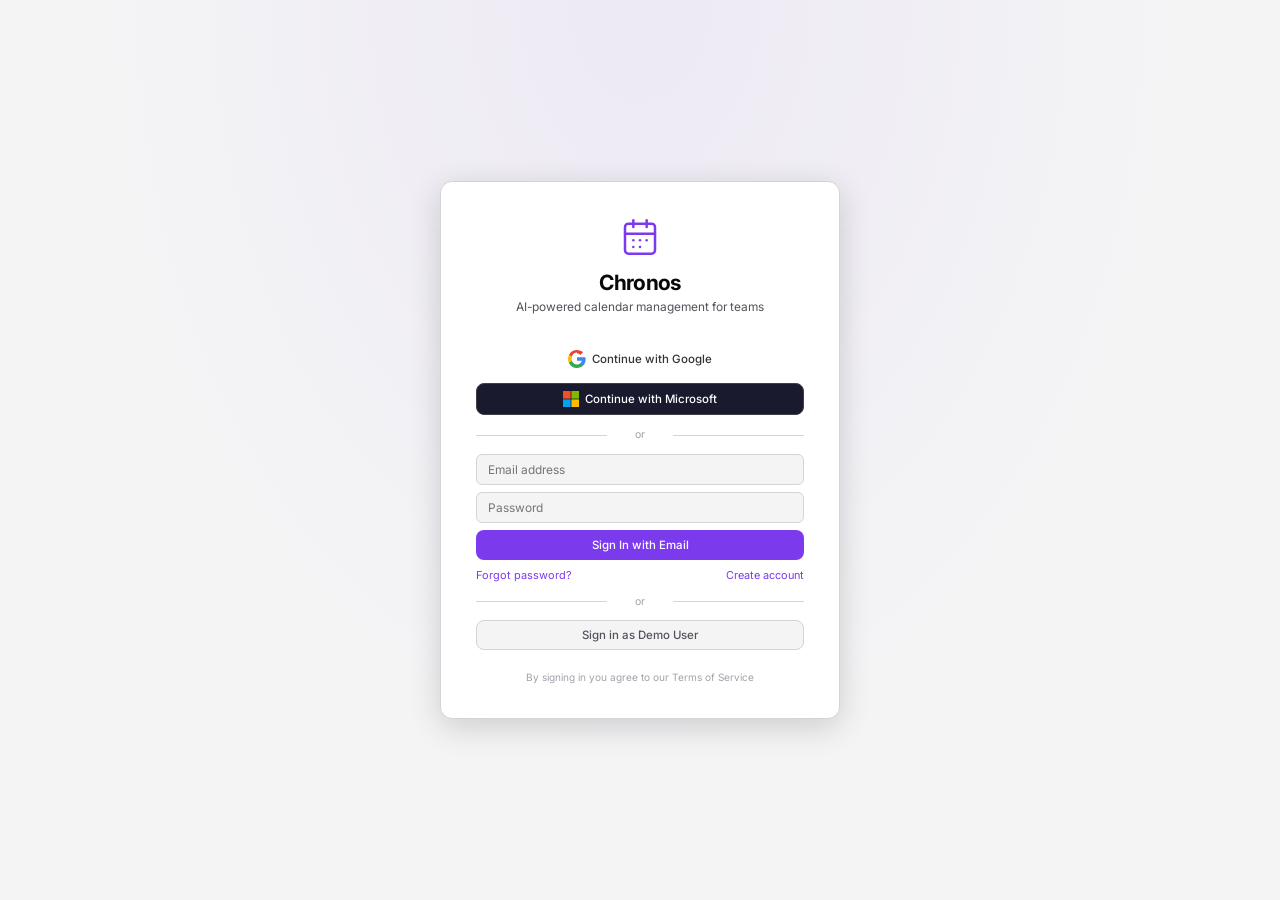
==== commit 548496f2: "feat: Cal.com-style public booking page - Add static/schedule.html — public booking page (no login r" ====
--- a/static/index.html
+++ b/static/index.html
@@ -503,6 +503,20 @@
             </div>
           </div>
 
+          <!-- Personal Booking Page -->
+          <div class="card" style="margin-bottom:.75rem">
+            <div class="card-header"><h4>📅 My Booking Page</h4><span class="header-subtitle">Cal.com-style scheduling link</span></div>
+            <div class="card-body" style="display:flex;flex-direction:column;gap:.65rem">
+              <p style="font-size:.82rem;color:var(--text2)">Share this link so others can book time with you automatically based on your Google Calendar availability.</p>
+              <div style="display:flex;gap:.5rem;align-items:center">
+                <input id="booking-url-input" class="input" type="text" readonly style="flex:1;font-size:.8rem;cursor:pointer;color:var(--accent2)" onclick="this.select()" />
+                <button class="btn btn-primary btn-sm" onclick="copyBookingUrl()">📋 Copy</button>
+                <a id="booking-url-link" href="#" target="_blank" class="btn btn-ghost btn-sm">↗ Open</a>
+              </div>
+              <p style="font-size:.75rem;color:var(--text3)">Anyone with this link can pick a time from your calendar — no login required.</p>
+            </div>
+          </div>
+
           <!-- Edit name / timezone -->
           <div class="card" style="margin-bottom:.75rem">
             <div class="card-header"><h4>Edit Profile</h4></div>
